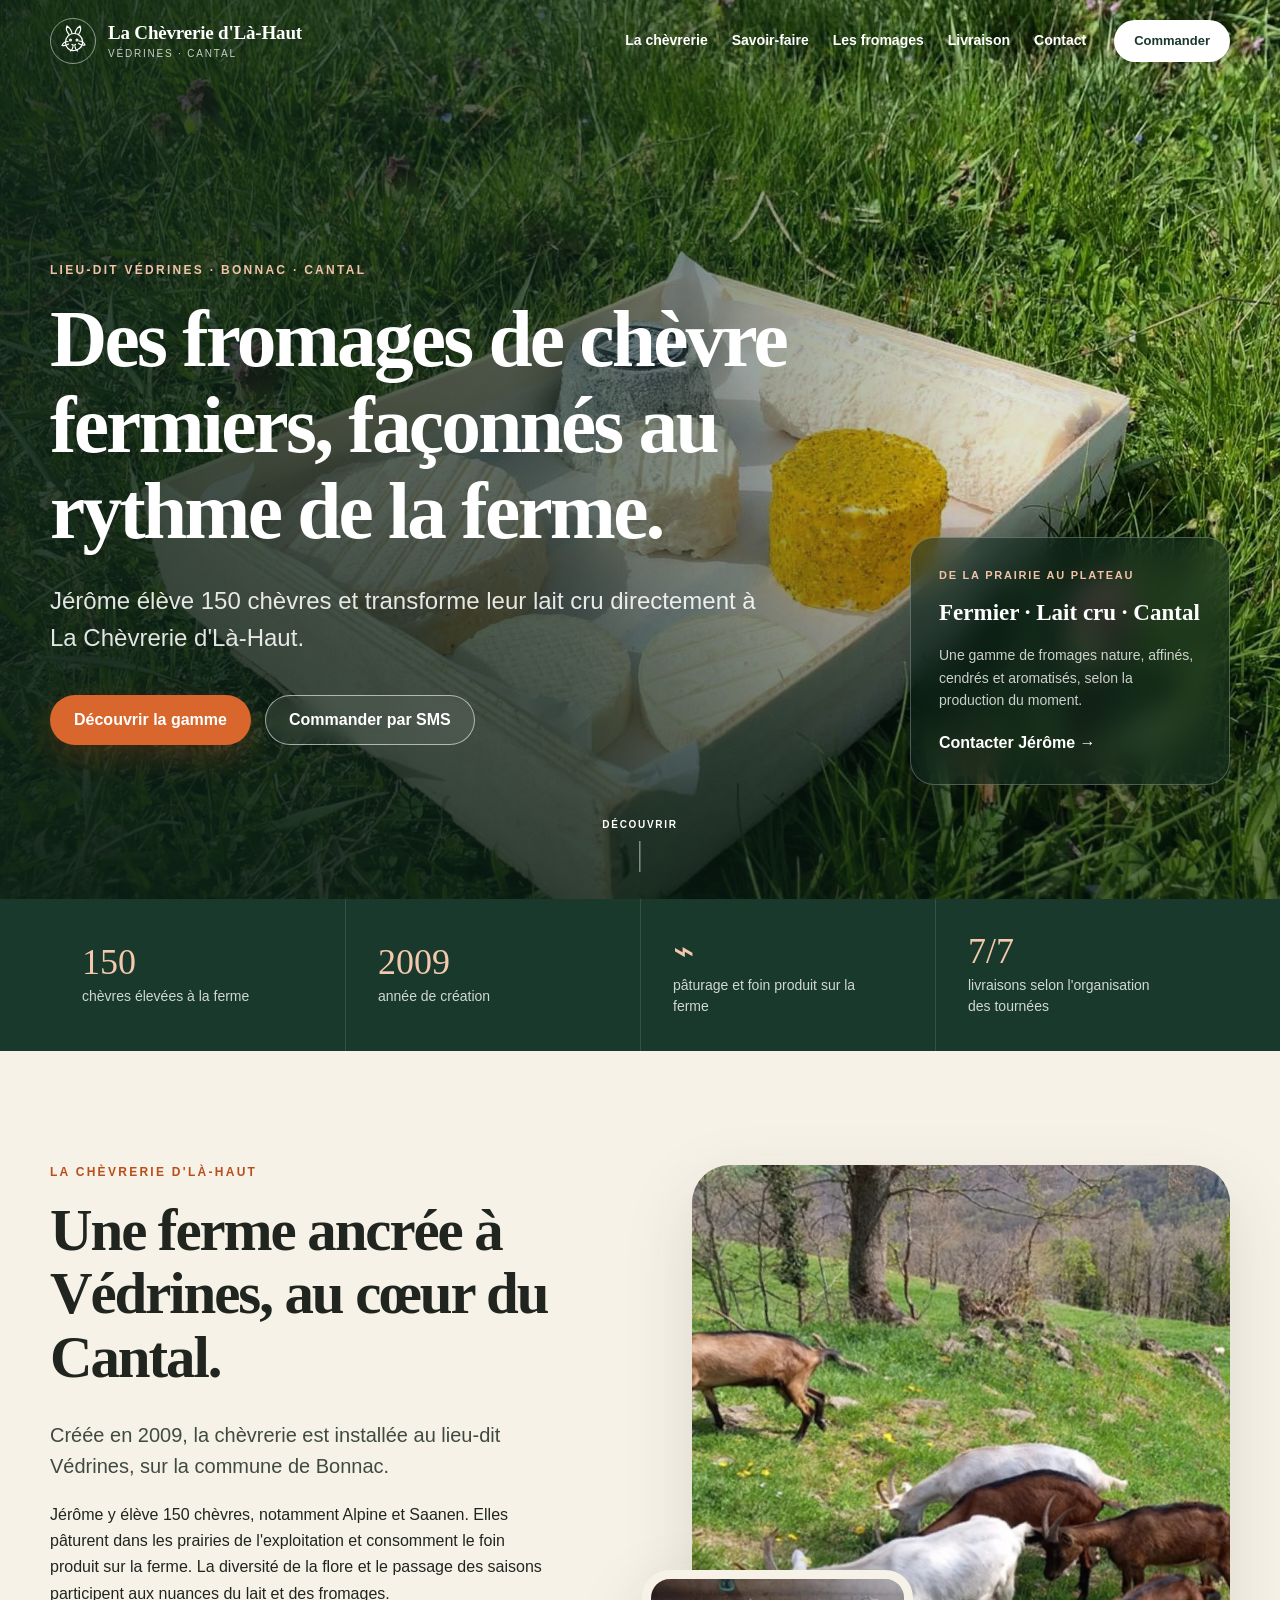
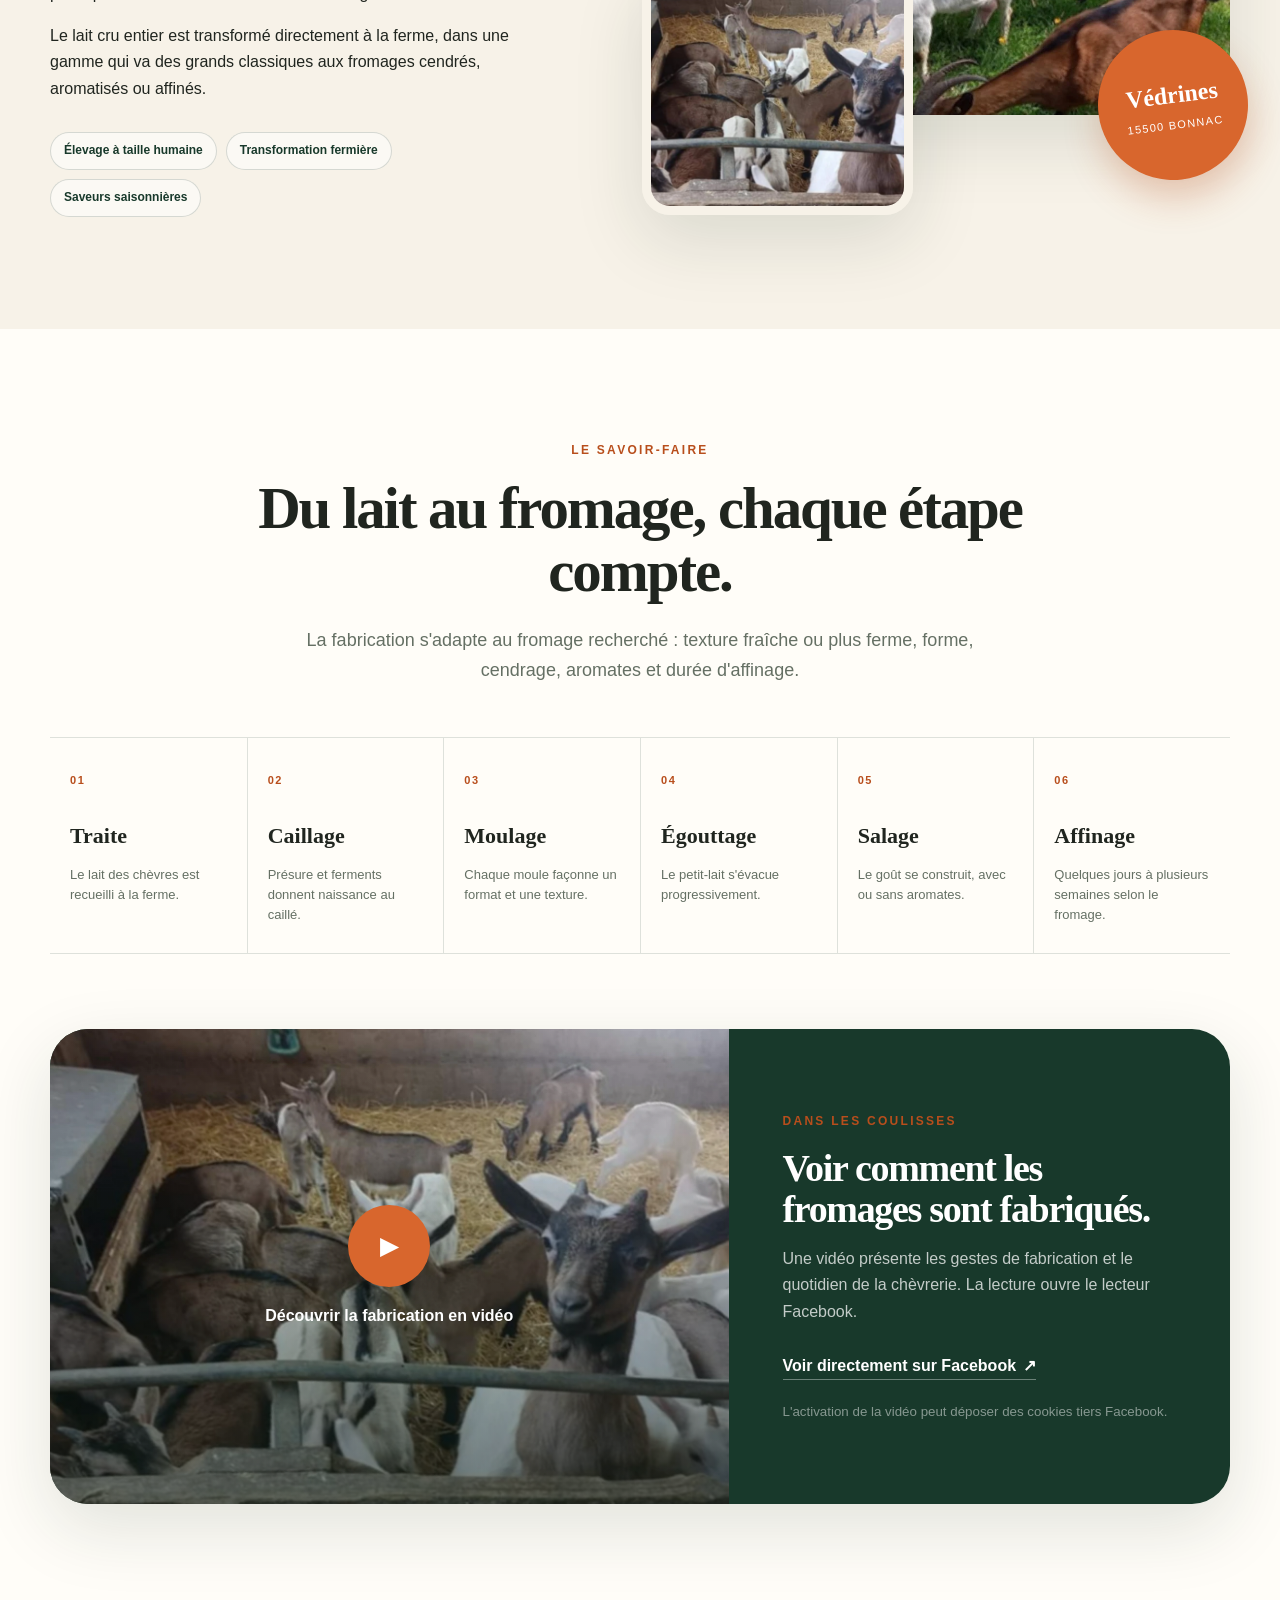
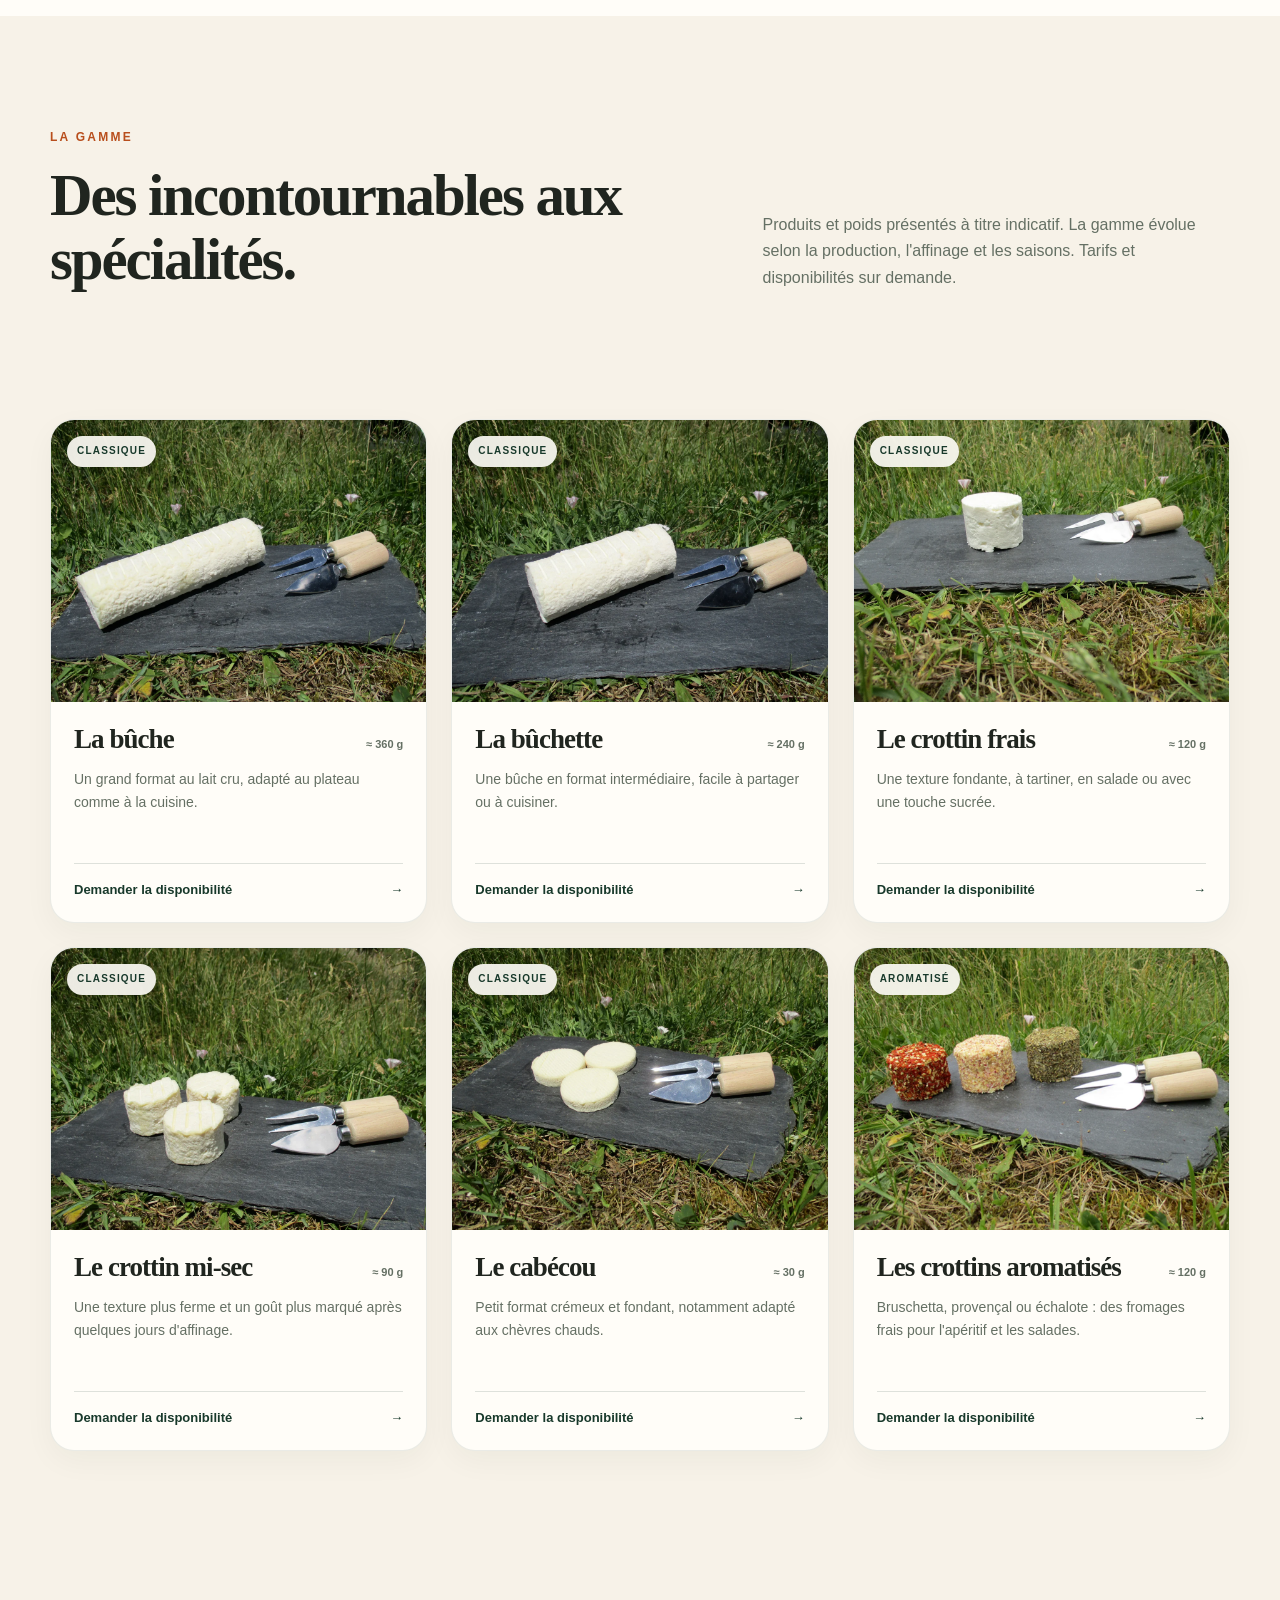
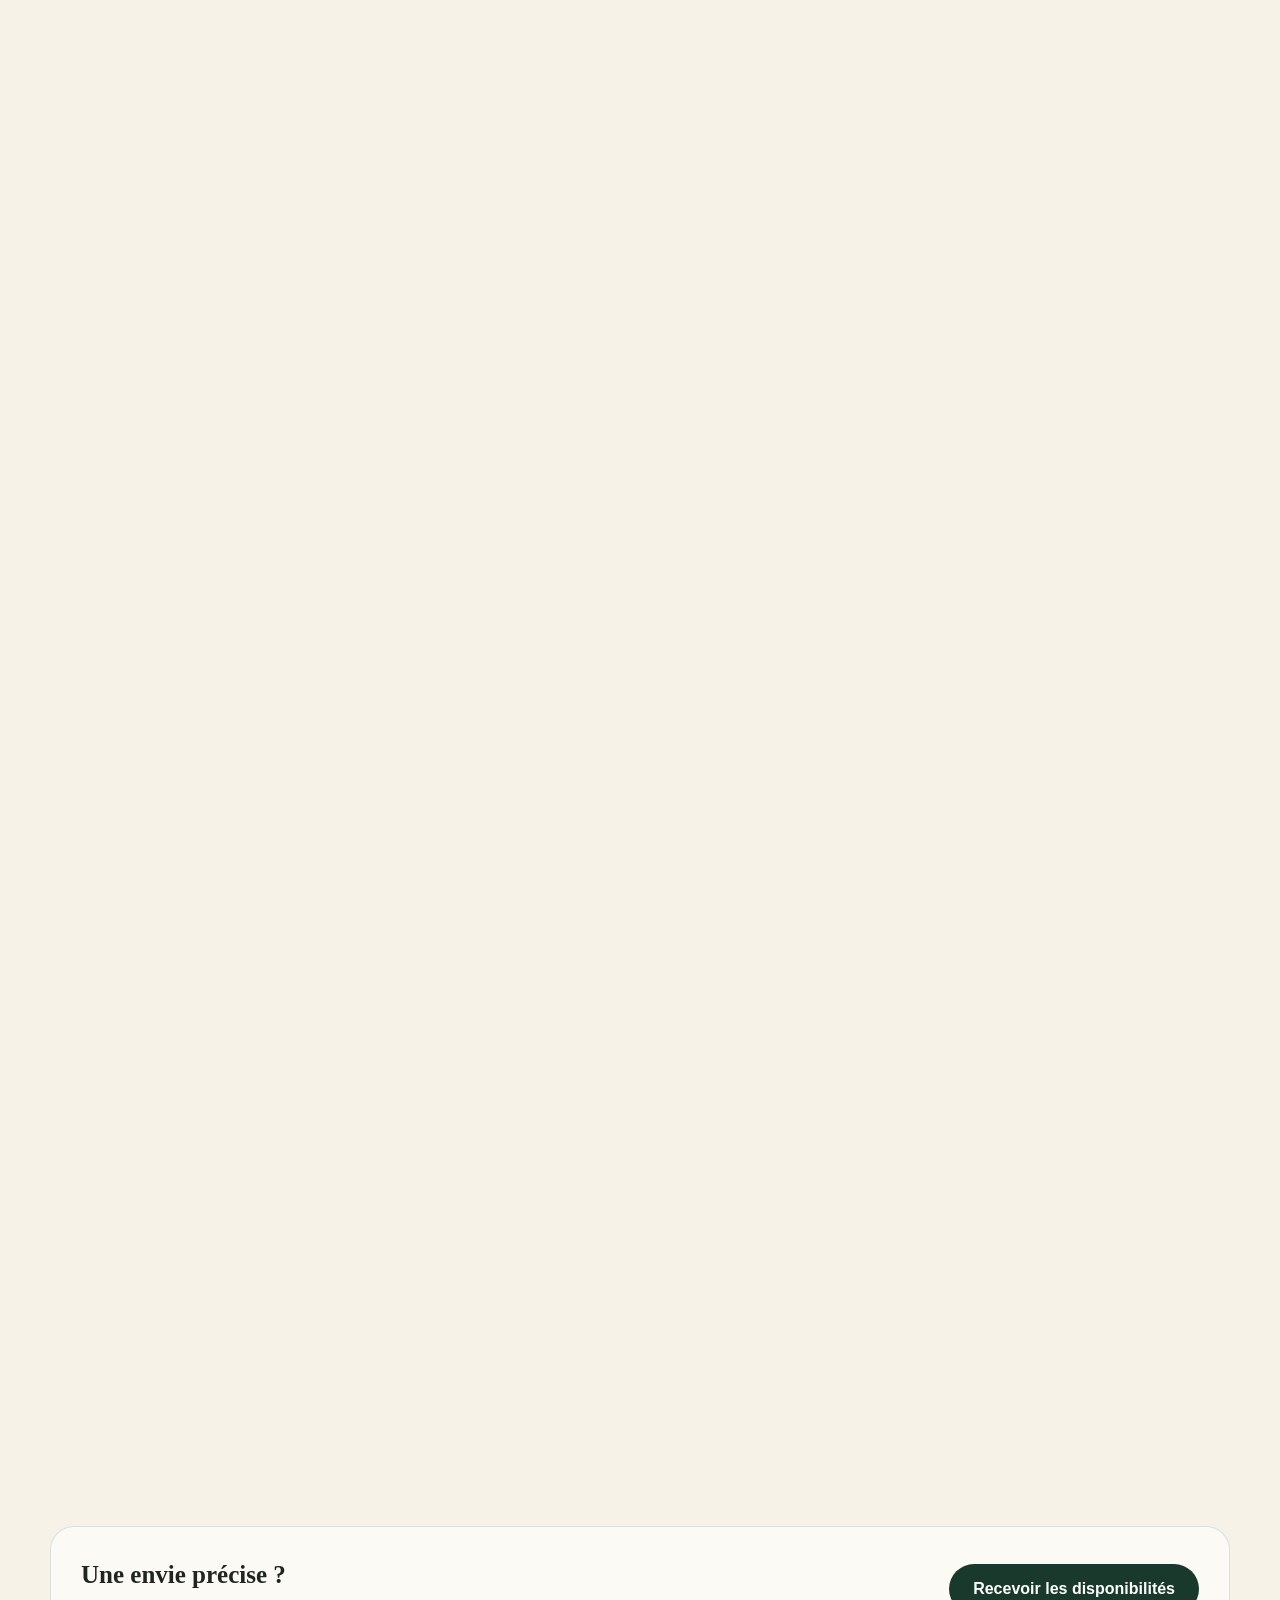
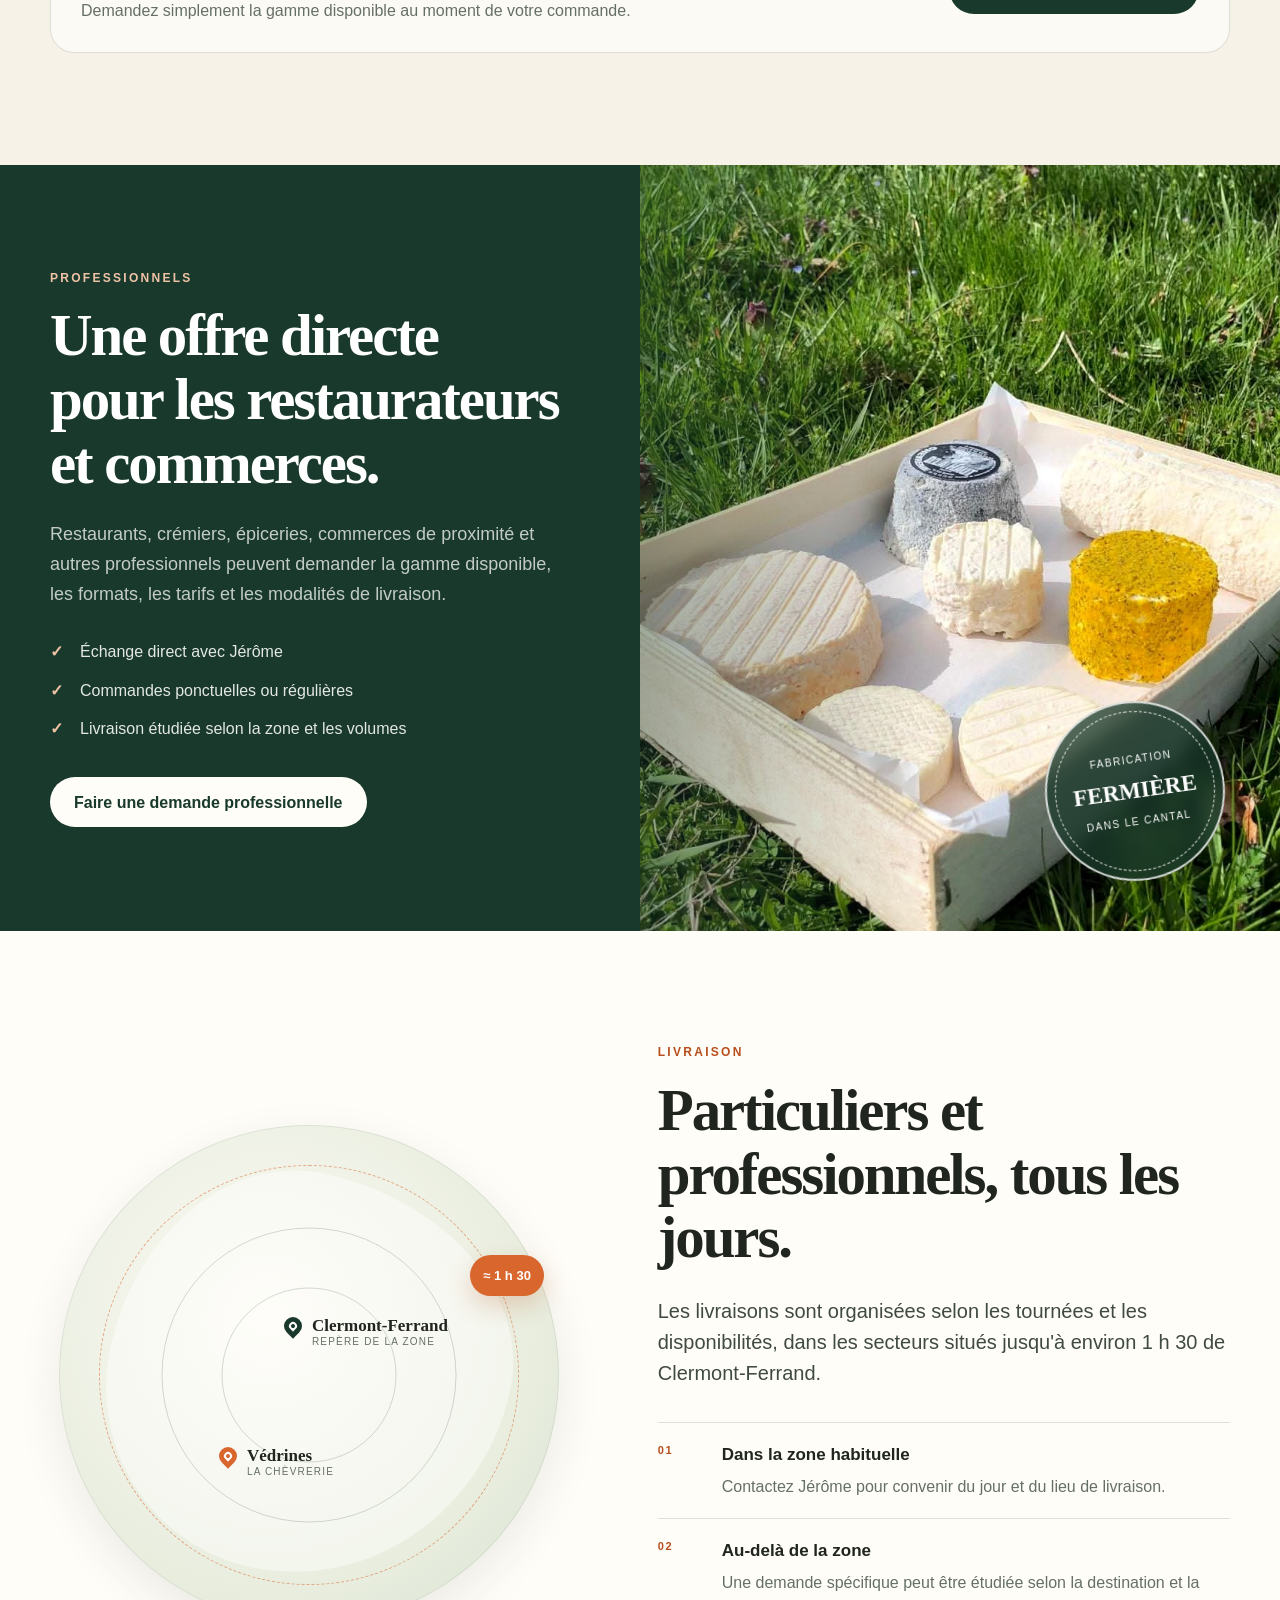
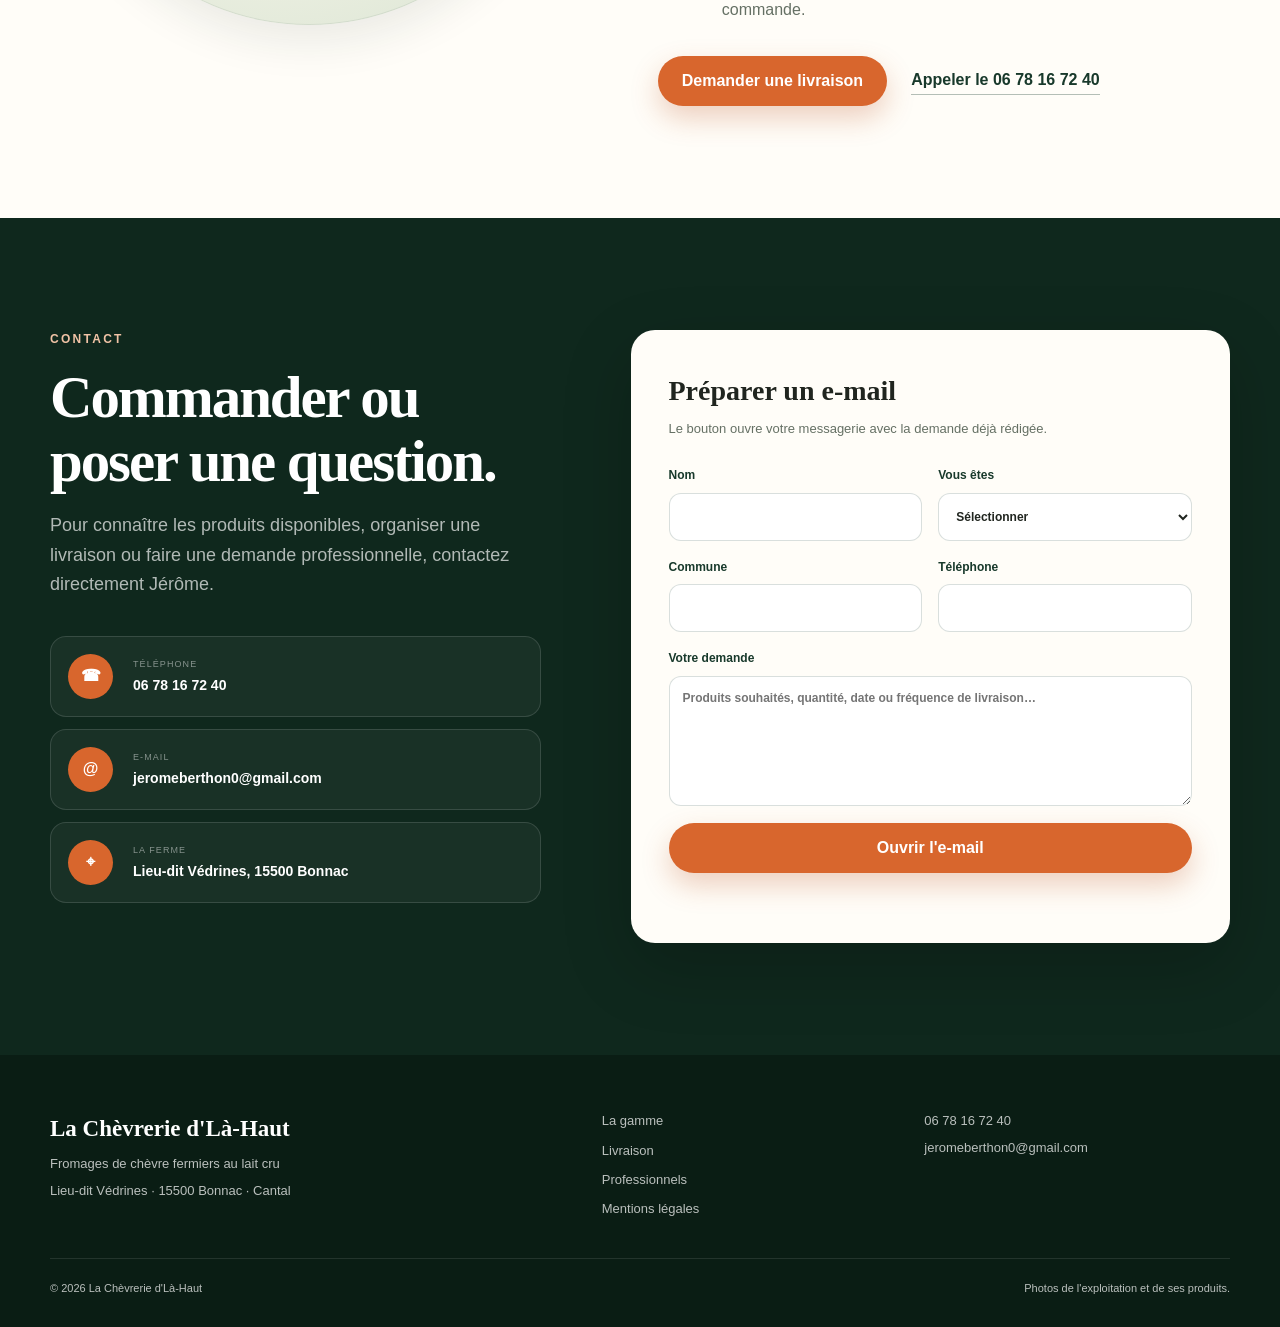
==== index.html @ 9350422b "Add files via upload Ajout du site de La Chèvrerie d'Là-Haut" ====
<!doctype html>
<html lang="fr">
<head>
  <meta charset="utf-8">
  <meta name="viewport" content="width=device-width, initial-scale=1">
  <meta name="theme-color" content="#18392b">
  <meta name="description" content="La Chèvrerie d'Là-Haut : fromages de chèvre fermiers au lait cru, fabriqués à Védrines, commune de Bonnac dans le Cantal. Livraison aux particuliers et professionnels.">
  <meta property="og:type" content="website">
  <meta property="og:locale" content="fr_FR">
  <meta property="og:title" content="La Chèvrerie d'Là-Haut — Fromages fermiers du Cantal">
  <meta property="og:description" content="150 chèvres, du pâturage, du foin produit à la ferme et une gamme de fromages fermiers au lait cru.">
  <meta property="og:image" content="assets/images/partage-social.jpg">
  <meta name="twitter:card" content="summary_large_image">
  <title>La Chèvrerie d'Là-Haut | Fromages de chèvre fermiers dans le Cantal</title>
  <link rel="icon" href="assets/favicon.svg" type="image/svg+xml">
  <link rel="preload" href="assets/images/hero-plateau.webp" as="image" type="image/webp">
  <link rel="stylesheet" href="assets/css/styles.css">
  <script type="application/ld+json">
  {
    "@context": "https://schema.org",
    "@type": "LocalBusiness",
    "name": "La Chèvrerie d'Là-Haut",
    "description": "Élevage de chèvres et fabrication de fromages fermiers au lait cru.",
    "telephone": "+33678167240",
    "email": "jeromeberthon0@gmail.com",
    "address": {
      "@type": "PostalAddress",
      "streetAddress": "Lieu-dit Védrines",
      "postalCode": "15500",
      "addressLocality": "Bonnac",
      "addressRegion": "Cantal",
      "addressCountry": "FR"
    },
    "areaServed": "Secteurs situés jusqu'à environ 1 h 30 de Clermont-Ferrand, au-delà sur demande",
    "image": "assets/images/partage-social.jpg"
  }
  </script>
</head>
<body>
  <a class="skip-link" href="#contenu">Aller au contenu</a>

  <header class="site-header" data-header>
    <div class="container header-inner">
      <a class="brand" href="#accueil" aria-label="Retour à l'accueil">
        <span class="brand-mark" aria-hidden="true">
          <svg viewBox="0 0 64 64" role="img">
            <path d="M17 35c0-10 7-18 17-18 9 0 16 6 17 15 1 8-4 15-12 18-6 2-13 1-17-3-3-3-5-7-5-12Z"/>
            <path d="M24 19c-6-7-6-13-4-17 6 4 9 9 10 15M43 19c5-7 5-13 3-17-6 4-9 9-10 15"/>
            <path d="M22 33c-6 0-10 3-12 8 5 1 9 0 13-3M44 32c6 0 10 3 12 8-5 1-9 0-13-3"/>
            <circle cx="27" cy="30" r="1.8"/><circle cx="40" cy="30" r="1.8"/>
            <path d="M30 39c2 2 5 2 7 0M32 43c0 4-2 7-5 9M36 43c0 4 2 7 5 9"/>
          </svg>
        </span>
        <span class="brand-copy">
          <strong>La Chèvrerie d'Là-Haut</strong>
          <small>Védrines · Cantal</small>
        </span>
      </a>

      <button class="menu-toggle" type="button" aria-label="Ouvrir le menu" aria-expanded="false" aria-controls="navigation" data-menu-toggle>
        <span></span><span></span><span></span>
      </button>

      <nav id="navigation" class="main-nav" aria-label="Navigation principale" data-menu>
        <a href="#chevrerie">La chèvrerie</a>
        <a href="#savoir-faire">Savoir-faire</a>
        <a href="#fromages">Les fromages</a>
        <a href="#livraison">Livraison</a>
        <a href="#contact">Contact</a>
      </nav>

      <a class="button button-small button-header" href="sms:+33678167240?body=Bonjour%20J%C3%A9r%C3%B4me%2C%20je%20souhaite%20conna%C3%AEtre%20les%20fromages%20disponibles.">
        Commander
      </a>
    </div>
  </header>

  <main id="contenu">
    <section id="accueil" class="hero" aria-labelledby="hero-title">
      <div class="hero-media" aria-hidden="true">
        <img src="assets/images/hero-plateau.webp" alt="" width="1920" height="1280">
      </div>
      <div class="hero-shade"></div>
      <div class="container hero-inner">
        <div class="hero-content" data-reveal>
          <p class="eyebrow eyebrow-light">Lieu-dit Védrines · Bonnac · Cantal</p>
          <h1 id="hero-title">Des fromages de chèvre fermiers, façonnés au rythme de la ferme.</h1>
          <p class="hero-lead">Jérôme élève 150 chèvres et transforme leur lait cru directement à La Chèvrerie d'Là-Haut.</p>
          <div class="hero-actions">
            <a class="button button-primary" href="#fromages">Découvrir la gamme</a>
            <a class="button button-ghost" href="sms:+33678167240?body=Bonjour%20J%C3%A9r%C3%B4me%2C%20je%20souhaite%20passer%20une%20commande.">Commander par SMS</a>
          </div>
        </div>

        <aside class="hero-card" aria-label="Informations principales" data-reveal>
          <span class="hero-card-kicker">De la prairie au plateau</span>
          <strong>Fermier · Lait cru · Cantal</strong>
          <p>Une gamme de fromages nature, affinés, cendrés et aromatisés, selon la production du moment.</p>
          <a href="#contact">Contacter Jérôme <span aria-hidden="true">→</span></a>
        </aside>
      </div>
      <a class="scroll-cue" href="#reperes" aria-label="Découvrir la suite">
        <span>Découvrir</span>
        <i aria-hidden="true"></i>
      </a>
    </section>

    <section id="reperes" class="key-facts" aria-label="Repères">
      <div class="container key-facts-grid">
        <article>
          <span class="fact-number">150</span>
          <p>chèvres élevées à la ferme</p>
        </article>
        <article>
          <span class="fact-number">2009</span>
          <p>année de création</p>
        </article>
        <article>
          <span class="fact-icon" aria-hidden="true">⌁</span>
          <p>pâturage et foin produit sur la ferme</p>
        </article>
        <article>
          <span class="fact-icon" aria-hidden="true">7/7</span>
          <p>livraisons selon l'organisation des tournées</p>
        </article>
      </div>
    </section>

    <section id="chevrerie" class="section section-about">
      <div class="container about-grid">
        <div class="about-copy" data-reveal>
          <p class="eyebrow">La Chèvrerie d'Là-Haut</p>
          <h2>Une ferme ancrée à Védrines, au cœur du Cantal.</h2>
          <p class="lead">Créée en 2009, la chèvrerie est installée au lieu-dit Védrines, sur la commune de Bonnac.</p>
          <p>Jérôme y élève 150 chèvres, notamment Alpine et Saanen. Elles pâturent dans les prairies de l'exploitation et consomment le foin produit sur la ferme. La diversité de la flore et le passage des saisons participent aux nuances du lait et des fromages.</p>
          <p>Le lait cru entier est transformé directement à la ferme, dans une gamme qui va des grands classiques aux fromages cendrés, aromatisés ou affinés.</p>
          <div class="about-points" aria-label="Engagements de la ferme">
            <span>Élevage à taille humaine</span>
            <span>Transformation fermière</span>
            <span>Saveurs saisonnières</span>
          </div>
        </div>

        <div class="about-visuals" data-reveal>
          <figure class="photo photo-main">
            <img src="assets/images/chevres-paturage.webp" alt="Les chèvres de la ferme au pâturage" width="1400" height="980" loading="lazy">
          </figure>
          <figure class="photo photo-secondary">
            <img src="assets/images/chevres-chevrerie.webp" alt="Les chèvres dans la chèvrerie" width="1400" height="980" loading="lazy">
          </figure>
          <div class="floating-note">
            <strong>Védrines</strong>
            <span>15500 Bonnac</span>
          </div>
        </div>
      </div>
    </section>

    <section id="savoir-faire" class="section section-process">
      <div class="container">
        <header class="section-heading centered" data-reveal>
          <p class="eyebrow">Le savoir-faire</p>
          <h2>Du lait au fromage, chaque étape compte.</h2>
          <p>La fabrication s'adapte au fromage recherché : texture fraîche ou plus ferme, forme, cendrage, aromates et durée d'affinage.</p>
        </header>

        <ol class="process-list" data-reveal>
          <li><span>01</span><strong>Traite</strong><p>Le lait des chèvres est recueilli à la ferme.</p></li>
          <li><span>02</span><strong>Caillage</strong><p>Présure et ferments donnent naissance au caillé.</p></li>
          <li><span>03</span><strong>Moulage</strong><p>Chaque moule façonne un format et une texture.</p></li>
          <li><span>04</span><strong>Égouttage</strong><p>Le petit-lait s'évacue progressivement.</p></li>
          <li><span>05</span><strong>Salage</strong><p>Le goût se construit, avec ou sans aromates.</p></li>
          <li><span>06</span><strong>Affinage</strong><p>Quelques jours à plusieurs semaines selon le fromage.</p></li>
        </ol>

        <div class="video-block" data-reveal>
          <div class="video-poster" data-video-container>
            <img src="assets/images/chevres-chevrerie.webp" alt="Aperçu de la vidéo sur la fabrication des fromages" width="1400" height="980" loading="lazy">
            <div class="video-overlay">
              <button class="play-button" type="button" data-load-video aria-label="Lire la vidéo de fabrication">
                <span aria-hidden="true">▶</span>
              </button>
              <p>Découvrir la fabrication en vidéo</p>
            </div>
          </div>
          <div class="video-copy">
            <p class="eyebrow">Dans les coulisses</p>
            <h3>Voir comment les fromages sont fabriqués.</h3>
            <p>Une vidéo présente les gestes de fabrication et le quotidien de la chèvrerie. La lecture ouvre le lecteur Facebook.</p>
            <a class="text-link" href="https://www.facebook.com/watch/?v=789081917559855" target="_blank" rel="noopener noreferrer">Voir directement sur Facebook <span aria-hidden="true">↗</span></a>
            <small>L'activation de la vidéo peut déposer des cookies tiers Facebook.</small>
          </div>
        </div>
      </div>
    </section>

    <section id="fromages" class="section section-products">
      <div class="container">
        <header class="section-heading split-heading" data-reveal>
          <div>
            <p class="eyebrow">La gamme</p>
            <h2>Des incontournables aux spécialités.</h2>
          </div>
          <p>Produits et poids présentés à titre indicatif. La gamme évolue selon la production, l'affinage et les saisons. Tarifs et disponibilités sur demande.</p>
        </header>

        <div class="product-filters" role="group" aria-label="Filtrer les fromages" data-reveal>
          <button class="filter-button is-active" type="button" data-filter="all" aria-pressed="true">Toute la gamme</button>
          <button class="filter-button" type="button" data-filter="classiques" aria-pressed="false">Les classiques</button>
          <button class="filter-button" type="button" data-filter="aromatises" aria-pressed="false">Les aromatisés</button>
          <button class="filter-button" type="button" data-filter="specialites" aria-pressed="false">Les spécialités</button>
        </div>

        <div class="product-grid" data-products>
          <article class="product-card" data-category="classiques" data-product="La bûche" data-reveal>
            <div class="product-image"><img src="assets/images/buche.webp" alt="Bûche de fromage de chèvre" width="1200" height="900" loading="lazy"><span>Classique</span></div>
            <div class="product-body"><div class="product-heading"><h3>La bûche</h3><small>≈ 360 g</small></div><p>Un grand format au lait cru, adapté au plateau comme à la cuisine.</p><button class="product-order" type="button">Demander la disponibilité <span aria-hidden="true">→</span></button></div>
          </article>

          <article class="product-card" data-category="classiques" data-product="La bûchette" data-reveal>
            <div class="product-image"><img src="assets/images/buchette.webp" alt="Bûchette de fromage de chèvre" width="1200" height="900" loading="lazy"><span>Classique</span></div>
            <div class="product-body"><div class="product-heading"><h3>La bûchette</h3><small>≈ 240 g</small></div><p>Une bûche en format intermédiaire, facile à partager ou à cuisiner.</p><button class="product-order" type="button">Demander la disponibilité <span aria-hidden="true">→</span></button></div>
          </article>

          <article class="product-card" data-category="classiques" data-product="Le crottin frais" data-reveal>
            <div class="product-image"><img src="assets/images/crottin-frais.webp" alt="Crottin frais de chèvre" width="1200" height="900" loading="lazy"><span>Classique</span></div>
            <div class="product-body"><div class="product-heading"><h3>Le crottin frais</h3><small>≈ 120 g</small></div><p>Une texture fondante, à tartiner, en salade ou avec une touche sucrée.</p><button class="product-order" type="button">Demander la disponibilité <span aria-hidden="true">→</span></button></div>
          </article>

          <article class="product-card" data-category="classiques" data-product="Le crottin mi-sec" data-reveal>
            <div class="product-image"><img src="assets/images/crottin-mi-sec.webp" alt="Crottins de chèvre mi-secs" width="1200" height="900" loading="lazy"><span>Classique</span></div>
            <div class="product-body"><div class="product-heading"><h3>Le crottin mi-sec</h3><small>≈ 90 g</small></div><p>Une texture plus ferme et un goût plus marqué après quelques jours d'affinage.</p><button class="product-order" type="button">Demander la disponibilité <span aria-hidden="true">→</span></button></div>
          </article>

          <article class="product-card" data-category="classiques" data-product="Le cabécou" data-reveal>
            <div class="product-image"><img src="assets/images/cabecou.webp" alt="Petits cabécous de chèvre" width="1200" height="900" loading="lazy"><span>Classique</span></div>
            <div class="product-body"><div class="product-heading"><h3>Le cabécou</h3><small>≈ 30 g</small></div><p>Petit format crémeux et fondant, notamment adapté aux chèvres chauds.</p><button class="product-order" type="button">Demander la disponibilité <span aria-hidden="true">→</span></button></div>
          </article>

          <article class="product-card" data-category="aromatises" data-product="Les crottins aromatisés" data-reveal>
            <div class="product-image"><img src="assets/images/crottins-aromatises.webp" alt="Crottins de chèvre aromatisés" width="1200" height="900" loading="lazy"><span>Aromatisé</span></div>
            <div class="product-body"><div class="product-heading"><h3>Les crottins aromatisés</h3><small>≈ 120 g</small></div><p>Bruschetta, provençal ou échalote : des fromages frais pour l'apéritif et les salades.</p><button class="product-order" type="button">Demander la disponibilité <span aria-hidden="true">→</span></button></div>
          </article>

          <article class="product-card" data-category="aromatises" data-product="Le crottin aux fleurs" data-reveal>
            <div class="product-image"><img src="assets/images/crottin-fleurs.webp" alt="Crottin de chèvre enrobé de fleurs" width="1200" height="900" loading="lazy"><span>Aromatisé</span></div>
            <div class="product-body"><div class="product-heading"><h3>Le crottin aux fleurs</h3><small>≈ 120 g</small></div><p>Un fromage frais enrobé d'un mélange de fleurs comestibles.</p><button class="product-order" type="button">Demander la disponibilité <span aria-hidden="true">→</span></button></div>
          </article>

          <article class="product-card" data-category="aromatises" data-product="L'Espelette" data-reveal>
            <div class="product-image"><img src="assets/images/espelette.webp" alt="Fromage de chèvre au piment d'Espelette" width="1200" height="900" loading="lazy"><span>Aromatisé</span></div>
            <div class="product-body"><div class="product-heading"><h3>L'Espelette</h3><small>≈ 120 g</small></div><p>Une note de piment d'Espelette, pensée notamment pour les toasts apéritifs.</p><button class="product-order" type="button">Demander la disponibilité <span aria-hidden="true">→</span></button></div>
          </article>

          <article class="product-card" data-category="specialites" data-product="Le pavé cendré" data-reveal>
            <div class="product-image"><img src="assets/images/pave-cendre.webp" alt="Pavé de fromage de chèvre cendré" width="1200" height="900" loading="lazy"><span>Spécialité</span></div>
            <div class="product-body"><div class="product-heading"><h3>Le pavé cendré</h3><small>≈ 120 g</small></div><p>Un fromage cendré à la texture fondante, à déguster ou à tartiner.</p><button class="product-order" type="button">Demander la disponibilité <span aria-hidden="true">→</span></button></div>
          </article>

          <article class="product-card" data-category="specialites" data-product="La pyramide cendrée" data-reveal>
            <div class="product-image"><img src="assets/images/pyramide-cendree.webp" alt="Pyramide de fromage de chèvre cendrée" width="1200" height="900" loading="lazy"><span>Spécialité</span></div>
            <div class="product-body"><div class="product-heading"><h3>La pyramide cendrée</h3><small>≈ 290 g</small></div><p>Un format généreux, fondant et plus prononcé après affinage.</p><button class="product-order" type="button">Demander la disponibilité <span aria-hidden="true">→</span></button></div>
          </article>

          <article class="product-card" data-category="specialites" data-product="Le palet" data-reveal>
            <div class="product-image"><img src="assets/images/palet.webp" alt="Palet de fromage de chèvre à pâte molle" width="1200" height="900" loading="lazy"><span>Spécialité</span></div>
            <div class="product-body"><div class="product-heading"><h3>Le palet</h3><small>≈ 140 g</small></div><p>Une pâte molle à la texture différente des fromages lactiques traditionnels.</p><button class="product-order" type="button">Demander la disponibilité <span aria-hidden="true">→</span></button></div>
          </article>

          <article class="product-card" data-category="specialites" data-product="Le fromage affiné en saumure" data-reveal>
            <div class="product-image"><img src="assets/images/fromage-saumure.webp" alt="Fromage de chèvre affiné en saumure" width="1200" height="900" loading="lazy"><span>Spécialité</span></div>
            <div class="product-body"><div class="product-heading"><h3>Le fromage affiné en saumure</h3><small>Affinage ≈ 2 mois</small></div><p>Un grand format à la texture fondante et au goût affirmé, pratique en cuisine.</p><button class="product-order" type="button">Demander la disponibilité <span aria-hidden="true">→</span></button></div>
          </article>

          <article class="product-card" data-category="specialites" data-product="La tomme aux fleurs" data-reveal>
            <div class="product-image"><img src="assets/images/tomme-fleurs.webp" alt="Tomme de chèvre enrobée de fleurs" width="1200" height="900" loading="lazy"><span>Spécialité</span></div>
            <div class="product-body"><div class="product-heading"><h3>La tomme aux fleurs</h3><small>Affinage ≈ 1 mois</small></div><p>Une pâte pressée enrobée de fleurs, adaptée aux grands plateaux et repas festifs.</p><button class="product-order" type="button">Demander la disponibilité <span aria-hidden="true">→</span></button></div>
          </article>
        </div>

        <div class="catalogue-note" data-reveal>
          <div>
            <strong>Une envie précise ?</strong>
            <p>Demandez simplement la gamme disponible au moment de votre commande.</p>
          </div>
          <a class="button button-dark" href="sms:+33678167240?body=Bonjour%20J%C3%A9r%C3%B4me%2C%20pouvez-vous%20m'indiquer%20les%20fromages%20disponibles%20actuellement%20%3F">Recevoir les disponibilités</a>
        </div>
      </div>
    </section>

    <section id="professionnels" class="section section-pro">
      <div class="container pro-grid">
        <div class="pro-copy" data-reveal>
          <p class="eyebrow eyebrow-light">Professionnels</p>
          <h2>Une offre directe pour les restaurateurs et commerces.</h2>
          <p>Restaurants, crémiers, épiceries, commerces de proximité et autres professionnels peuvent demander la gamme disponible, les formats, les tarifs et les modalités de livraison.</p>
          <ul class="check-list">
            <li>Échange direct avec Jérôme</li>
            <li>Commandes ponctuelles ou régulières</li>
            <li>Livraison étudiée selon la zone et les volumes</li>
          </ul>
          <a class="button button-light" href="mailto:jeromeberthon0@gmail.com?subject=Demande%20professionnelle%20-%20La%20Ch%C3%A8vrerie%20d'L%C3%A0-Haut&body=Bonjour%20J%C3%A9r%C3%B4me%2C%0A%0ANom%20de%20l'%C3%A9tablissement%20%3A%0ACommune%20%3A%0AProduits%20recherch%C3%A9s%20%3A%0AFr%C3%A9quence%20/%20volumes%20estim%C3%A9s%20%3A%0A%0AMerci.">Faire une demande professionnelle</a>
        </div>
        <div class="pro-visual" data-reveal>
          <img src="assets/images/hero-plateau.webp" alt="Plateau de fromages de La Chèvrerie d'Là-Haut" width="1920" height="1280" loading="lazy">
          <div class="pro-seal">
            <span>Fabrication</span>
            <strong>FERMIÈRE</strong>
            <span>dans le Cantal</span>
          </div>
        </div>
      </div>
    </section>

    <section id="livraison" class="section section-delivery">
      <div class="container delivery-grid">
        <div class="delivery-visual" aria-hidden="true" data-reveal>
          <div class="radius-map">
            <span class="radius-ring ring-one"></span>
            <span class="radius-ring ring-two"></span>
            <span class="radius-ring ring-three"></span>
            <div class="map-pin pin-clermont"><i></i><strong>Clermont-Ferrand</strong><small>repère de la zone</small></div>
            <div class="map-pin pin-farm"><i></i><strong>Védrines</strong><small>La chèvrerie</small></div>
            <div class="radius-label">≈ 1 h 30</div>
          </div>
        </div>

        <div class="delivery-copy" data-reveal>
          <p class="eyebrow">Livraison</p>
          <h2>Particuliers et professionnels, tous les jours.</h2>
          <p class="lead">Les livraisons sont organisées selon les tournées et les disponibilités, dans les secteurs situés jusqu'à environ 1 h 30 de Clermont-Ferrand.</p>
          <div class="delivery-options">
            <article><span>01</span><div><strong>Dans la zone habituelle</strong><p>Contactez Jérôme pour convenir du jour et du lieu de livraison.</p></div></article>
            <article><span>02</span><div><strong>Au-delà de la zone</strong><p>Une demande spécifique peut être étudiée selon la destination et la commande.</p></div></article>
          </div>
          <div class="delivery-actions">
            <a class="button button-primary" href="sms:+33678167240?body=Bonjour%20J%C3%A9r%C3%B4me%2C%20je%20souhaite%20savoir%20si%20une%20livraison%20est%20possible%20%C3%A0%20%5Bcommune%5D.">Demander une livraison</a>
            <a class="text-link" href="tel:+33678167240">Appeler le 06 78 16 72 40</a>
          </div>
        </div>
      </div>
    </section>

    <section id="contact" class="section section-contact">
      <div class="container contact-grid">
        <div class="contact-details" data-reveal>
          <p class="eyebrow eyebrow-light">Contact</p>
          <h2>Commander ou poser une question.</h2>
          <p>Pour connaître les produits disponibles, organiser une livraison ou faire une demande professionnelle, contactez directement Jérôme.</p>

          <div class="contact-cards">
            <a href="tel:+33678167240">
              <span aria-hidden="true">☎</span>
              <div><small>Téléphone</small><strong>06 78 16 72 40</strong></div>
            </a>
            <a href="mailto:jeromeberthon0@gmail.com">
              <span aria-hidden="true">@</span>
              <div><small>E-mail</small><strong>jeromeberthon0@gmail.com</strong></div>
            </a>
            <a href="https://www.google.com/maps/search/?api=1&amp;query=Lieu-dit+V%C3%A9drines+15500+Bonnac" target="_blank" rel="noopener noreferrer">
              <span aria-hidden="true">⌖</span>
              <div><small>La ferme</small><strong>Lieu-dit Védrines, 15500 Bonnac</strong></div>
            </a>
          </div>
        </div>

        <form class="contact-form" data-contact-form data-reveal>
          <div class="form-heading">
            <strong>Préparer un e-mail</strong>
            <p>Le bouton ouvre votre messagerie avec la demande déjà rédigée.</p>
          </div>
          <div class="form-row">
            <label>Nom
              <input type="text" name="name" autocomplete="name" required>
            </label>
            <label>Vous êtes
              <select name="profile" required>
                <option value="">Sélectionner</option>
                <option>Particulier</option>
                <option>Professionnel</option>
              </select>
            </label>
          </div>
          <div class="form-row">
            <label>Commune
              <input type="text" name="city" autocomplete="address-level2">
            </label>
            <label>Téléphone
              <input type="tel" name="phone" autocomplete="tel">
            </label>
          </div>
          <label>Votre demande
            <textarea name="message" rows="5" placeholder="Produits souhaités, quantité, date ou fréquence de livraison…" required></textarea>
          </label>
          <button class="button button-primary button-full" type="submit">Ouvrir l'e-mail</button>
          <p class="form-status" role="status" aria-live="polite" data-form-status></p>
        </form>
      </div>
    </section>
  </main>

  <footer class="site-footer">
    <div class="container footer-grid">
      <div class="footer-brand">
        <strong>La Chèvrerie d'Là-Haut</strong>
        <span>Fromages de chèvre fermiers au lait cru</span>
        <span>Lieu-dit Védrines · 15500 Bonnac · Cantal</span>
      </div>
      <div class="footer-links">
        <a href="#fromages">La gamme</a>
        <a href="#livraison">Livraison</a>
        <a href="#professionnels">Professionnels</a>
        <a href="mentions-legales.html">Mentions légales</a>
      </div>
      <div class="footer-contact">
        <a href="tel:+33678167240">06 78 16 72 40</a>
        <a href="mailto:jeromeberthon0@gmail.com">jeromeberthon0@gmail.com</a>
      </div>
    </div>
    <div class="container footer-bottom">
      <span>© <span data-year></span> La Chèvrerie d'Là-Haut</span>
      <span>Photos de l'exploitation et de ses produits.</span>
    </div>
  </footer>

  <div class="mobile-actions" aria-label="Actions rapides">
    <a href="tel:+33678167240">Appeler</a>
    <a href="sms:+33678167240?body=Bonjour%20J%C3%A9r%C3%B4me%2C%20je%20souhaite%20passer%20une%20commande.">Commander</a>
  </div>

  <script src="assets/js/site.js" defer></script>
</body>
</html>
---- assets/css/styles.css ----
:root {
  --forest: #18392b;
  --forest-deep: #0f281d;
  --forest-soft: #315c45;
  --sage: #9cae91;
  --sage-pale: #dfe7d9;
  --cream: #f7f2e8;
  --cream-deep: #eee6d7;
  --white: #fffdf8;
  --orange: #d8662d;
  --orange-dark: #b84e1c;
  --ink: #20251f;
  --muted: #657064;
  --line: rgba(24, 57, 43, 0.14);
  --shadow: 0 24px 70px rgba(25, 45, 34, 0.13);
  --shadow-soft: 0 16px 45px rgba(25, 45, 34, 0.09);
  --radius-sm: 14px;
  --radius: 24px;
  --radius-lg: 38px;
  --container: 1180px;
  --header-height: 82px;
  --font-sans: Inter, ui-sans-serif, -apple-system, BlinkMacSystemFont, "Segoe UI", sans-serif;
  --font-serif: Georgia, "Times New Roman", serif;
}

* { box-sizing: border-box; }
html { scroll-behavior: smooth; scroll-padding-top: calc(var(--header-height) + 20px); }
body {
  margin: 0;
  color: var(--ink);
  background: var(--white);
  font-family: var(--font-sans);
  font-size: 16px;
  line-height: 1.65;
  text-rendering: optimizeLegibility;
  -webkit-font-smoothing: antialiased;
}
body.menu-open { overflow: hidden; }
img { display: block; max-width: 100%; }
a { color: inherit; text-decoration: none; }
button, input, select, textarea { font: inherit; }
button { color: inherit; }
::selection { background: var(--orange); color: #fff; }

.container { width: min(calc(100% - 40px), var(--container)); margin-inline: auto; }
.section { padding: 112px 0; }

.skip-link {
  position: fixed; left: 16px; top: -80px; z-index: 9999;
  background: var(--ink); color: #fff; padding: 12px 18px; border-radius: 10px;
  transition: top .2s ease;
}
.skip-link:focus { top: 12px; }

.site-header {
  position: fixed; inset: 0 0 auto; z-index: 1000;
  height: var(--header-height);
  color: #fff;
  transition: background .25s ease, box-shadow .25s ease, color .25s ease, backdrop-filter .25s ease;
}
.site-header.is-scrolled {
  color: var(--ink);
  background: rgba(255, 253, 248, .94);
  box-shadow: 0 10px 34px rgba(20, 42, 31, .09);
  backdrop-filter: blur(14px);
}
.header-inner { height: 100%; display: flex; align-items: center; gap: 28px; }
.brand { display: inline-flex; align-items: center; gap: 12px; min-width: 270px; }
.brand-mark {
  width: 46px; height: 46px; display: grid; place-items: center;
  border: 1px solid rgba(255,255,255,.5); border-radius: 50%;
  transition: background .25s ease, border-color .25s ease;
}
.brand-mark svg { width: 32px; height: 32px; fill: none; stroke: currentColor; stroke-width: 2.4; stroke-linecap: round; stroke-linejoin: round; }
.brand-copy { display: flex; flex-direction: column; line-height: 1.15; }
.brand-copy strong { font-family: var(--font-serif); font-size: 19px; letter-spacing: -.01em; }
.brand-copy small { margin-top: 4px; font-size: 10px; text-transform: uppercase; letter-spacing: .18em; opacity: .76; }
.site-header.is-scrolled .brand-mark { background: var(--cream); border-color: var(--line); }

.main-nav { margin-left: auto; display: flex; align-items: center; gap: 24px; }
.main-nav a { position: relative; font-size: 14px; font-weight: 650; }
.main-nav a::after { content: ""; position: absolute; left: 0; right: 100%; bottom: -7px; height: 2px; background: var(--orange); transition: right .2s ease; }
.main-nav a:hover::after, .main-nav a:focus-visible::after { right: 0; }

.menu-toggle { display: none; border: 0; background: transparent; padding: 8px; cursor: pointer; }
.menu-toggle span { display: block; width: 25px; height: 2px; margin: 5px 0; background: currentColor; transition: transform .2s ease, opacity .2s ease; }
.menu-toggle[aria-expanded="true"] span:nth-child(1) { transform: translateY(7px) rotate(45deg); }
.menu-toggle[aria-expanded="true"] span:nth-child(2) { opacity: 0; }
.menu-toggle[aria-expanded="true"] span:nth-child(3) { transform: translateY(-7px) rotate(-45deg); }

.button {
  display: inline-flex; align-items: center; justify-content: center; gap: 9px;
  min-height: 50px; padding: 0 23px; border: 1px solid transparent; border-radius: 999px;
  font-weight: 750; line-height: 1.1; cursor: pointer;
  transition: transform .18s ease, background .18s ease, color .18s ease, border-color .18s ease, box-shadow .18s ease;
}
.button:hover { transform: translateY(-2px); }
.button:focus-visible, .filter-button:focus-visible, .product-order:focus-visible, .play-button:focus-visible, input:focus-visible, select:focus-visible, textarea:focus-visible, a:focus-visible {
  outline: 3px solid rgba(216, 102, 45, .38); outline-offset: 3px;
}
.button-primary { background: var(--orange); color: #fff; box-shadow: 0 12px 28px rgba(184, 78, 28, .26); }
.button-primary:hover { background: var(--orange-dark); }
.button-dark { background: var(--forest); color: #fff; }
.button-dark:hover { background: var(--forest-deep); }
.button-light { background: var(--white); color: var(--forest); }
.button-light:hover { background: var(--cream); }
.button-ghost { color: #fff; border-color: rgba(255,255,255,.58); background: rgba(255,255,255,.07); backdrop-filter: blur(8px); }
.button-ghost:hover { background: #fff; color: var(--forest); }
.button-small { min-height: 42px; padding-inline: 19px; font-size: 13px; }
.button-header { background: #fff; color: var(--forest); }
.site-header.is-scrolled .button-header { background: var(--forest); color: #fff; }
.button-full { width: 100%; }
.text-link { display: inline-flex; align-items: center; gap: 7px; font-weight: 750; color: var(--forest); border-bottom: 1px solid rgba(24,57,43,.32); }
.text-link:hover { color: var(--orange-dark); border-color: var(--orange-dark); }

.eyebrow { margin: 0 0 16px; color: var(--orange-dark); font-size: 12px; font-weight: 850; letter-spacing: .19em; text-transform: uppercase; }
.eyebrow-light { color: #f1c3a6; }
h1, h2, h3 { margin: 0; font-family: var(--font-serif); font-weight: 600; line-height: 1.08; letter-spacing: -.035em; }
h1 { max-width: 860px; font-size: clamp(48px, 6.2vw, 88px); }
h2 { font-size: clamp(38px, 4.6vw, 62px); }
h3 { font-size: 27px; }
.lead { font-size: 20px; line-height: 1.55; color: #3f4a40; }

.hero { position: relative; min-height: 820px; height: min(920px, 100svh); color: #fff; overflow: hidden; background: var(--forest-deep); }
.hero-media, .hero-shade { position: absolute; inset: 0; }
.hero-media img { width: 100%; height: 100%; object-fit: cover; object-position: center 56%; transform: scale(1.015); }
.hero-shade { background: linear-gradient(90deg, rgba(11,31,22,.86) 0%, rgba(11,31,22,.63) 45%, rgba(11,31,22,.13) 78%), linear-gradient(0deg, rgba(5,20,13,.56), transparent 45%); }
.hero-inner { position: relative; height: 100%; display: grid; grid-template-columns: minmax(0, 1fr) 320px; align-items: center; gap: 56px; padding-top: var(--header-height); }
.hero-content { padding-top: 24px; }
.hero-lead { max-width: 710px; margin: 28px 0 0; font-size: clamp(19px, 2vw, 24px); line-height: 1.55; color: rgba(255,255,255,.88); }
.hero-actions { display: flex; flex-wrap: wrap; gap: 14px; margin-top: 38px; }
.hero-card { align-self: end; margin-bottom: 115px; padding: 28px; border: 1px solid rgba(255,255,255,.25); border-radius: var(--radius); background: rgba(15,40,29,.52); box-shadow: 0 24px 70px rgba(0,0,0,.18); backdrop-filter: blur(15px); }
.hero-card-kicker { display: block; margin-bottom: 9px; color: #f1c3a6; font-size: 11px; font-weight: 850; text-transform: uppercase; letter-spacing: .16em; }
.hero-card strong { display: block; font-family: var(--font-serif); font-size: 23px; }
.hero-card p { margin: 13px 0 18px; color: rgba(255,255,255,.78); font-size: 14px; line-height: 1.6; }
.hero-card a { font-weight: 800; }
.scroll-cue { position: absolute; z-index: 2; left: 50%; bottom: 28px; display: flex; flex-direction: column; align-items: center; gap: 8px; transform: translateX(-50%); font-size: 10px; font-weight: 750; letter-spacing: .17em; text-transform: uppercase; }
.scroll-cue i { display: block; width: 1px; height: 31px; background: rgba(255,255,255,.68); animation: scrollPulse 1.8s ease-in-out infinite; transform-origin: top; }
@keyframes scrollPulse { 0%,100% { transform: scaleY(.45); opacity: .45; } 50% { transform: scaleY(1); opacity: 1; } }

.key-facts { position: relative; z-index: 3; margin-top: -1px; background: var(--forest); color: #fff; }
.key-facts-grid { display: grid; grid-template-columns: repeat(4, 1fr); }
.key-facts article { min-height: 152px; display: flex; flex-direction: column; justify-content: center; padding: 30px 32px; border-left: 1px solid rgba(255,255,255,.12); }
.key-facts article:first-child { border-left: 0; }
.fact-number, .fact-icon { display: block; margin-bottom: 6px; color: #f3c8ad; font-family: var(--font-serif); font-size: 36px; line-height: 1; }
.key-facts p { margin: 0; max-width: 200px; color: rgba(255,255,255,.8); font-size: 14px; line-height: 1.5; }

.section-about { background: var(--cream); overflow: hidden; }
.about-grid { display: grid; grid-template-columns: .92fr 1.08fr; align-items: center; gap: 92px; }
.about-copy h2 { max-width: 560px; }
.about-copy > p:not(.eyebrow) { max-width: 590px; }
.about-copy .lead { margin-top: 30px; }
.about-points { display: flex; flex-wrap: wrap; gap: 9px; margin-top: 30px; }
.about-points span { padding: 8px 13px; border: 1px solid rgba(24,57,43,.17); border-radius: 999px; color: var(--forest); background: rgba(255,255,255,.52); font-size: 12px; font-weight: 750; }
.about-visuals { position: relative; min-height: 650px; }
.photo { position: absolute; margin: 0; overflow: hidden; border-radius: var(--radius-lg); box-shadow: var(--shadow); }
.photo img { width: 100%; height: 100%; object-fit: cover; }
.photo-main { inset: 0 0 100px 50px; }
.photo-secondary { left: 0; bottom: 0; width: 46%; height: 245px; border: 9px solid var(--cream); border-radius: 28px; }
.floating-note { position: absolute; right: -18px; bottom: 35px; width: 150px; height: 150px; display: flex; flex-direction: column; align-items: center; justify-content: center; border-radius: 50%; color: #fff; background: var(--orange); box-shadow: 0 18px 36px rgba(184,78,28,.28); transform: rotate(-7deg); }
.floating-note strong { font-family: var(--font-serif); font-size: 24px; }
.floating-note span { font-size: 11px; letter-spacing: .12em; text-transform: uppercase; }

.section-process { background: var(--white); }
.section-heading { max-width: 810px; margin-bottom: 52px; }
.section-heading.centered { margin-inline: auto; text-align: center; }
.section-heading > p:last-child { margin: 22px auto 0; max-width: 690px; color: var(--muted); font-size: 18px; }
.split-heading { max-width: none; display: grid; grid-template-columns: 1.15fr .85fr; align-items: end; gap: 80px; }
.split-heading > p:last-child { margin: 0; font-size: 16px; }
.process-list { list-style: none; margin: 0; padding: 0; display: grid; grid-template-columns: repeat(6, 1fr); border-top: 1px solid var(--line); border-bottom: 1px solid var(--line); }
.process-list li { min-height: 215px; padding: 28px 20px; border-left: 1px solid var(--line); }
.process-list li:first-child { border-left: 0; }
.process-list span { color: var(--orange-dark); font-size: 11px; font-weight: 850; letter-spacing: .14em; }
.process-list strong { display: block; margin-top: 25px; font-family: var(--font-serif); font-size: 22px; }
.process-list p { margin: 11px 0 0; color: var(--muted); font-size: 13px; line-height: 1.55; }
.video-block { margin-top: 75px; display: grid; grid-template-columns: 1.15fr .85fr; align-items: stretch; overflow: hidden; border-radius: var(--radius-lg); background: var(--forest); color: #fff; box-shadow: var(--shadow); }
.video-poster { position: relative; min-height: 470px; overflow: hidden; background: var(--forest-deep); }
.video-poster > img, .video-poster iframe { width: 100%; height: 100%; object-fit: cover; border: 0; }
.video-poster iframe { position: absolute; inset: 0; }
.video-poster::after { content: ""; position: absolute; inset: 0; background: linear-gradient(0deg, rgba(6,25,16,.56), rgba(6,25,16,.04)); pointer-events: none; }
.video-overlay { position: absolute; z-index: 2; inset: 0; display: flex; flex-direction: column; align-items: center; justify-content: center; color: #fff; }
.play-button { width: 82px; height: 82px; border: 0; border-radius: 50%; background: var(--orange); color: #fff; font-size: 25px; cursor: pointer; box-shadow: 0 14px 34px rgba(0,0,0,.25); transition: transform .18s ease, background .18s ease; }
.play-button:hover { transform: scale(1.06); background: var(--orange-dark); }
.video-overlay p { margin: 16px 0 0; font-weight: 800; }
.video-copy { padding: 58px 54px; display: flex; flex-direction: column; justify-content: center; }
.video-copy h3 { font-size: 38px; }
.video-copy > p:not(.eyebrow) { color: rgba(255,255,255,.74); }
.video-copy .text-link { width: fit-content; margin-top: 12px; color: #fff; border-color: rgba(255,255,255,.36); }
.video-copy small { display: block; margin-top: 22px; color: rgba(255,255,255,.48); line-height: 1.45; }

.section-products { background: var(--cream); }
.product-filters { display: flex; flex-wrap: wrap; gap: 10px; margin-bottom: 34px; }
.filter-button { min-height: 42px; padding: 0 17px; border: 1px solid rgba(24,57,43,.18); border-radius: 999px; background: rgba(255,255,255,.62); color: var(--forest); font-size: 13px; font-weight: 750; cursor: pointer; transition: background .18s ease, color .18s ease, border-color .18s ease; }
.filter-button:hover, .filter-button.is-active { background: var(--forest); border-color: var(--forest); color: #fff; }
.product-grid { display: grid; grid-template-columns: repeat(3, 1fr); gap: 24px; }
.product-card { min-width: 0; overflow: hidden; border: 1px solid rgba(24,57,43,.09); border-radius: var(--radius); background: var(--white); box-shadow: 0 10px 30px rgba(25,45,34,.045); transition: transform .22s ease, box-shadow .22s ease, opacity .2s ease; }
.product-card:hover { transform: translateY(-6px); box-shadow: var(--shadow-soft); }
.product-card.is-hidden { display: none; }
.product-image { position: relative; aspect-ratio: 4 / 3; overflow: hidden; background: var(--cream-deep); }
.product-image img { width: 100%; height: 100%; object-fit: cover; transition: transform .45s ease; }
.product-card:hover .product-image img { transform: scale(1.035); }
.product-image > span { position: absolute; left: 16px; top: 16px; padding: 7px 10px; border-radius: 999px; background: rgba(255,253,248,.91); color: var(--forest); backdrop-filter: blur(8px); font-size: 10px; font-weight: 850; letter-spacing: .12em; text-transform: uppercase; }
.product-body { padding: 23px 23px 22px; }
.product-heading { display: flex; align-items: baseline; justify-content: space-between; gap: 18px; }
.product-heading h3 { font-size: 27px; }
.product-heading small { flex: none; color: var(--muted); font-size: 11px; font-weight: 750; }
.product-body > p { min-height: 76px; margin: 14px 0 19px; color: var(--muted); font-size: 14px; line-height: 1.65; }
.product-order { display: flex; align-items: center; justify-content: space-between; width: 100%; padding: 15px 0 0; border: 0; border-top: 1px solid var(--line); background: none; color: var(--forest); font-size: 13px; font-weight: 800; text-align: left; cursor: pointer; }
.product-order:hover { color: var(--orange-dark); }
.catalogue-note { margin-top: 32px; padding: 27px 30px; display: flex; align-items: center; justify-content: space-between; gap: 30px; border: 1px solid var(--line); border-radius: var(--radius); background: rgba(255,255,255,.58); }
.catalogue-note strong { font-family: var(--font-serif); font-size: 25px; }
.catalogue-note p { margin: 3px 0 0; color: var(--muted); }

.section-pro { padding-block: 0; background: var(--forest); color: #fff; }
.pro-grid { width: min(100%, 1480px); display: grid; grid-template-columns: 1fr 1fr; }
.pro-copy { padding: 104px max(40px, calc((100vw - var(--container))/2)); padding-right: 80px; }
.pro-copy h2 { max-width: 620px; }
.pro-copy > p:not(.eyebrow) { max-width: 620px; margin: 25px 0 0; color: rgba(255,255,255,.74); font-size: 18px; }
.check-list { list-style: none; margin: 30px 0 35px; padding: 0; display: grid; gap: 12px; }
.check-list li { position: relative; padding-left: 30px; color: rgba(255,255,255,.88); }
.check-list li::before { content: "✓"; position: absolute; left: 0; top: 0; color: #f1c3a6; font-weight: 900; }
.pro-visual { position: relative; min-height: 650px; overflow: hidden; }
.pro-visual > img { width: 100%; height: 100%; object-fit: cover; }
.pro-visual::after { content: ""; position: absolute; inset: 0; background: linear-gradient(90deg, rgba(24,57,43,.42), transparent 45%); }
.pro-seal { position: absolute; z-index: 2; right: 55px; bottom: 50px; width: 180px; height: 180px; display: flex; flex-direction: column; align-items: center; justify-content: center; border: 2px solid rgba(255,255,255,.8); border-radius: 50%; background: rgba(24,57,43,.75); text-align: center; transform: rotate(-8deg); backdrop-filter: blur(8px); }
.pro-seal::before, .pro-seal::after { content: ""; position: absolute; inset: 8px; border: 1px dashed rgba(255,255,255,.55); border-radius: 50%; }
.pro-seal span { font-size: 10px; letter-spacing: .15em; text-transform: uppercase; }
.pro-seal strong { margin: 4px 0; font-family: var(--font-serif); font-size: 23px; }

.section-delivery { background: var(--white); overflow: hidden; }
.delivery-grid { display: grid; grid-template-columns: .95fr 1.05fr; align-items: center; gap: 90px; }
.delivery-visual { min-height: 570px; display: grid; place-items: center; }
.radius-map { position: relative; width: min(500px, 100%); aspect-ratio: 1; border-radius: 50%; background: radial-gradient(circle at 42% 39%, #fdfbf5, #e8edde 65%, #d7e2d1); box-shadow: inset 0 0 0 1px rgba(24,57,43,.08), var(--shadow-soft); }
.radius-map::before { content: ""; position: absolute; inset: 10%; border-radius: 43% 57% 54% 46% / 54% 43% 57% 46%; background: rgba(255,255,255,.42); transform: rotate(12deg); }
.radius-ring { position: absolute; left: 50%; top: 50%; border: 1px solid rgba(24,57,43,.18); border-radius: 50%; transform: translate(-50%,-50%); }
.ring-one { width: 35%; height: 35%; }
.ring-two { width: 59%; height: 59%; }
.ring-three { width: 84%; height: 84%; border-style: dashed; border-color: rgba(216,102,45,.54); }
.map-pin { position: absolute; z-index: 2; display: flex; flex-direction: column; padding-left: 28px; line-height: 1.25; }
.map-pin i { position: absolute; left: 0; top: 2px; width: 18px; height: 18px; border: 5px solid var(--forest); border-radius: 50% 50% 50% 0; background: #fff; transform: rotate(-45deg); }
.map-pin i::after { content: ""; position: absolute; width: 4px; height: 4px; left: 2px; top: 2px; border-radius: 50%; background: var(--forest); }
.map-pin strong { font-family: var(--font-serif); font-size: 17px; }
.map-pin small { color: var(--muted); font-size: 10px; text-transform: uppercase; letter-spacing: .12em; }
.pin-clermont { left: 45%; top: 38%; }
.pin-farm { left: 32%; top: 64%; }
.pin-farm i { border-color: var(--orange); }
.pin-farm i::after { background: var(--orange); }
.radius-label { position: absolute; right: 3%; top: 26%; padding: 10px 13px; border-radius: 999px; background: var(--orange); color: #fff; font-weight: 850; font-size: 13px; box-shadow: 0 10px 24px rgba(184,78,28,.22); }
.delivery-copy .lead { margin-top: 26px; }
.delivery-options { margin: 33px 0; display: grid; gap: 18px; }
.delivery-options article { display: grid; grid-template-columns: 46px 1fr; gap: 18px; padding-top: 18px; border-top: 1px solid var(--line); }
.delivery-options article > span { color: var(--orange-dark); font-size: 11px; font-weight: 850; letter-spacing: .14em; }
.delivery-options strong { font-size: 17px; }
.delivery-options p { margin: 5px 0 0; color: var(--muted); }
.delivery-actions { display: flex; flex-wrap: wrap; align-items: center; gap: 24px; }

.section-contact { background: var(--forest-deep); color: #fff; }
.contact-grid { display: grid; grid-template-columns: .9fr 1.1fr; gap: 90px; align-items: start; }
.contact-details h2 { max-width: 560px; }
.contact-details > p:not(.eyebrow) { max-width: 570px; color: rgba(255,255,255,.68); font-size: 18px; }
.contact-cards { display: grid; gap: 12px; margin-top: 36px; }
.contact-cards a { display: grid; grid-template-columns: 50px 1fr; align-items: center; gap: 15px; padding: 17px; border: 1px solid rgba(255,255,255,.13); border-radius: 16px; background: rgba(255,255,255,.045); transition: background .18s ease, border-color .18s ease; }
.contact-cards a:hover { background: rgba(255,255,255,.09); border-color: rgba(255,255,255,.22); }
.contact-cards a > span { width: 45px; height: 45px; display: grid; place-items: center; border-radius: 50%; background: var(--orange); font-weight: 900; }
.contact-cards small { display: block; color: rgba(255,255,255,.48); text-transform: uppercase; letter-spacing: .12em; font-size: 9px; }
.contact-cards strong { display: block; margin-top: 2px; font-size: 14px; overflow-wrap: anywhere; }
.contact-form { padding: 38px; border-radius: var(--radius); background: var(--white); color: var(--ink); box-shadow: 0 24px 70px rgba(0,0,0,.2); }
.form-heading { margin-bottom: 26px; }
.form-heading strong { font-family: var(--font-serif); font-size: 28px; }
.form-heading p { margin: 4px 0 0; color: var(--muted); font-size: 13px; }
.form-row { display: grid; grid-template-columns: 1fr 1fr; gap: 16px; }
.contact-form label { display: grid; gap: 7px; margin-bottom: 17px; color: var(--forest); font-size: 12px; font-weight: 800; }
.contact-form input, .contact-form select, .contact-form textarea { width: 100%; border: 1px solid rgba(24,57,43,.16); border-radius: 12px; background: #fff; color: var(--ink); padding: 12px 13px; outline: none; transition: border-color .18s ease, box-shadow .18s ease; }
.contact-form input, .contact-form select { height: 48px; }
.contact-form textarea { resize: vertical; min-height: 130px; }
.contact-form input:focus, .contact-form select:focus, .contact-form textarea:focus { border-color: var(--orange); box-shadow: 0 0 0 4px rgba(216,102,45,.1); }
.form-status { min-height: 22px; margin: 10px 0 0; color: var(--muted); font-size: 12px; text-align: center; }

.site-footer { padding: 55px 0 30px; background: #0a1d14; color: rgba(255,255,255,.72); }
.footer-grid { display: grid; grid-template-columns: 1.3fr .7fr .8fr; gap: 55px; }
.footer-brand, .footer-contact { display: flex; flex-direction: column; gap: 5px; }
.footer-brand strong { color: #fff; font-family: var(--font-serif); font-size: 23px; }
.footer-brand span { font-size: 13px; }
.footer-links { display: grid; align-content: start; gap: 8px; font-size: 13px; }
.footer-links a:hover, .footer-contact a:hover { color: #fff; }
.footer-contact { align-items: flex-start; font-size: 13px; overflow-wrap: anywhere; }
.footer-bottom { margin-top: 38px; padding-top: 20px; display: flex; justify-content: space-between; gap: 24px; border-top: 1px solid rgba(255,255,255,.1); font-size: 11px; }
.mobile-actions { display: none; }

[data-reveal] { opacity: 0; transform: translateY(18px); transition: opacity .65s ease, transform .65s ease; }
[data-reveal].is-visible { opacity: 1; transform: none; }

@media (max-width: 1100px) {
  :root { --header-height: 74px; }
  .main-nav { gap: 15px; }
  .main-nav a { font-size: 12px; }
  .brand { min-width: 230px; }
  .button-header { display: none; }
  .hero-inner { grid-template-columns: 1fr 280px; gap: 34px; }
  .about-grid, .delivery-grid { gap: 55px; }
  .process-list { grid-template-columns: repeat(3, 1fr); }
  .process-list li:nth-child(4) { border-left: 0; }
  .process-list li:nth-child(-n+3) { border-bottom: 1px solid var(--line); }
  .product-grid { grid-template-columns: repeat(2, 1fr); }
  .pro-copy { padding-right: 52px; }
}

@media (max-width: 860px) {
  .container { width: min(calc(100% - 32px), var(--container)); }
  .section { padding: 82px 0; }
  .site-header { background: rgba(15,40,29,.35); backdrop-filter: blur(8px); }
  .site-header.is-scrolled { background: rgba(255,253,248,.97); }
  .brand { min-width: auto; margin-right: auto; }
  .brand-copy strong { font-size: 17px; }
  .brand-copy small { display: none; }
  .menu-toggle { display: block; order: 3; }
  .main-nav { position: fixed; inset: var(--header-height) 0 auto; display: grid; gap: 0; padding: 10px 16px 22px; background: var(--white); color: var(--ink); box-shadow: 0 18px 35px rgba(20,42,31,.13); transform: translateY(-120%); opacity: 0; visibility: hidden; transition: transform .22s ease, opacity .22s ease, visibility .22s ease; }
  .main-nav.is-open { transform: none; opacity: 1; visibility: visible; }
  .main-nav a { padding: 14px 4px; border-bottom: 1px solid var(--line); font-size: 15px; }
  .main-nav a::after { display: none; }
  .hero { min-height: 760px; height: 92svh; }
  .hero-shade { background: linear-gradient(90deg, rgba(11,31,22,.82), rgba(11,31,22,.42)), linear-gradient(0deg, rgba(5,20,13,.58), transparent 52%); }
  .hero-inner { grid-template-columns: 1fr; align-content: center; padding-bottom: 70px; }
  .hero-content { padding-top: 50px; }
  .hero-card { display: none; }
  .key-facts-grid { grid-template-columns: repeat(2, 1fr); }
  .key-facts article:nth-child(3) { border-left: 0; }
  .key-facts article:nth-child(-n+2) { border-bottom: 1px solid rgba(255,255,255,.12); }
  .about-grid, .delivery-grid, .contact-grid { grid-template-columns: 1fr; }
  .about-grid { gap: 55px; }
  .about-visuals { min-height: 570px; }
  .split-heading { grid-template-columns: 1fr; gap: 25px; }
  .video-block { grid-template-columns: 1fr; }
  .video-poster { min-height: 390px; }
  .video-copy { padding: 42px 38px; }
  .pro-grid { grid-template-columns: 1fr; }
  .pro-copy { padding: 82px 32px; }
  .pro-visual { min-height: 500px; }
  .delivery-grid { gap: 40px; }
  .delivery-visual { min-height: 450px; }
  .radius-map { width: min(440px, 92vw); }
  .contact-grid { gap: 55px; }
  .footer-grid { grid-template-columns: 1fr 1fr; }
  .footer-contact { grid-column: 1 / -1; }
}

@media (max-width: 620px) {
  body { padding-bottom: 64px; }
  .section { padding: 68px 0; }
  h1 { font-size: clamp(42px, 13vw, 60px); }
  h2 { font-size: clamp(35px, 10vw, 48px); }
  .hero { min-height: 720px; height: 90svh; }
  .hero-media img { object-position: 60% 53%; }
  .hero-actions { flex-direction: column; align-items: stretch; }
  .hero-actions .button { width: 100%; }
  .scroll-cue { display: none; }
  .key-facts article { min-height: 130px; padding: 24px 18px; }
  .fact-number, .fact-icon { font-size: 30px; }
  .key-facts p { font-size: 12px; }
  .about-visuals { min-height: 460px; }
  .photo-main { inset: 0 0 65px 25px; }
  .photo-secondary { width: 50%; height: 180px; border-width: 6px; }
  .floating-note { width: 115px; height: 115px; right: -5px; bottom: 14px; }
  .floating-note strong { font-size: 19px; }
  .process-list { grid-template-columns: repeat(2, 1fr); }
  .process-list li { min-height: 190px; padding: 24px 16px; }
  .process-list li:nth-child(3), .process-list li:nth-child(5) { border-left: 0; }
  .process-list li:nth-child(4) { border-left: 1px solid var(--line); }
  .process-list li:nth-child(-n+4) { border-bottom: 1px solid var(--line); }
  .video-poster { min-height: 300px; }
  .video-copy { padding: 34px 26px; }
  .video-copy h3 { font-size: 31px; }
  .product-filters { flex-wrap: nowrap; overflow-x: auto; padding-bottom: 7px; margin-right: -16px; }
  .filter-button { flex: none; }
  .product-grid { grid-template-columns: 1fr; }
  .product-body > p { min-height: auto; }
  .catalogue-note { align-items: stretch; flex-direction: column; }
  .catalogue-note .button { width: 100%; }
  .pro-copy { padding: 68px 20px; }
  .pro-visual { min-height: 420px; }
  .pro-seal { right: 24px; bottom: 24px; width: 145px; height: 145px; }
  .delivery-visual { min-height: 360px; }
  .radius-map { width: 360px; max-width: 100%; }
  .map-pin strong { font-size: 14px; }
  .pin-clermont { left: 42%; top: 36%; }
  .pin-farm { left: 26%; top: 65%; }
  .radius-label { right: 0; top: 20%; }
  .delivery-actions { align-items: stretch; flex-direction: column; }
  .delivery-actions .button { width: 100%; }
  .form-row { grid-template-columns: 1fr; gap: 0; }
  .contact-form { padding: 27px 20px; }
  .footer-grid { grid-template-columns: 1fr; gap: 28px; }
  .footer-contact { grid-column: auto; }
  .footer-bottom { flex-direction: column; gap: 5px; }
  .mobile-actions { position: fixed; z-index: 1100; inset: auto 0 0; display: grid; grid-template-columns: 1fr 1.2fr; padding: 8px; background: rgba(255,253,248,.96); box-shadow: 0 -10px 30px rgba(20,42,31,.12); backdrop-filter: blur(12px); }
  .mobile-actions a { min-height: 48px; display: grid; place-items: center; border-radius: 999px; color: var(--forest); font-weight: 800; }
  .mobile-actions a:last-child { background: var(--orange); color: #fff; }
}

@media (prefers-reduced-motion: reduce) {
  html { scroll-behavior: auto; }
  *, *::before, *::after { animation-duration: .01ms !important; animation-iteration-count: 1 !important; transition-duration: .01ms !important; }
  [data-reveal] { opacity: 1; transform: none; }
}
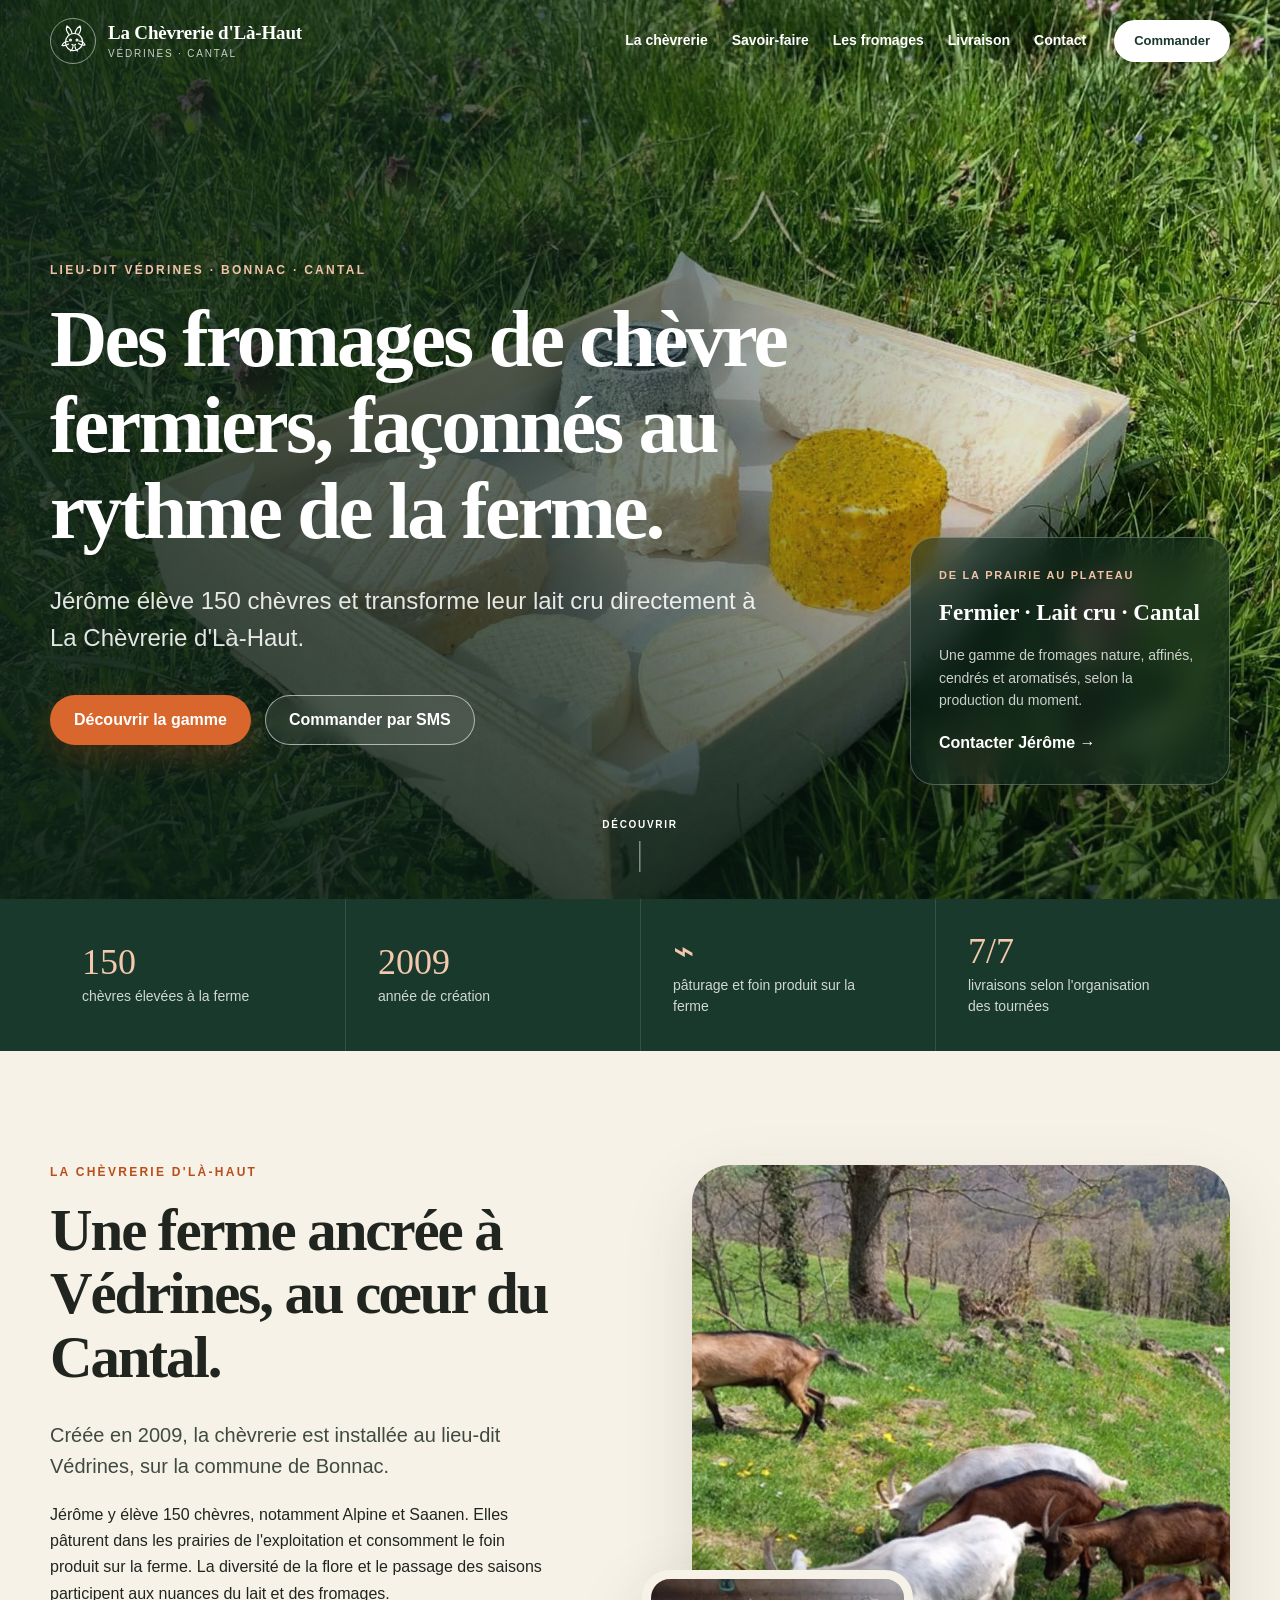
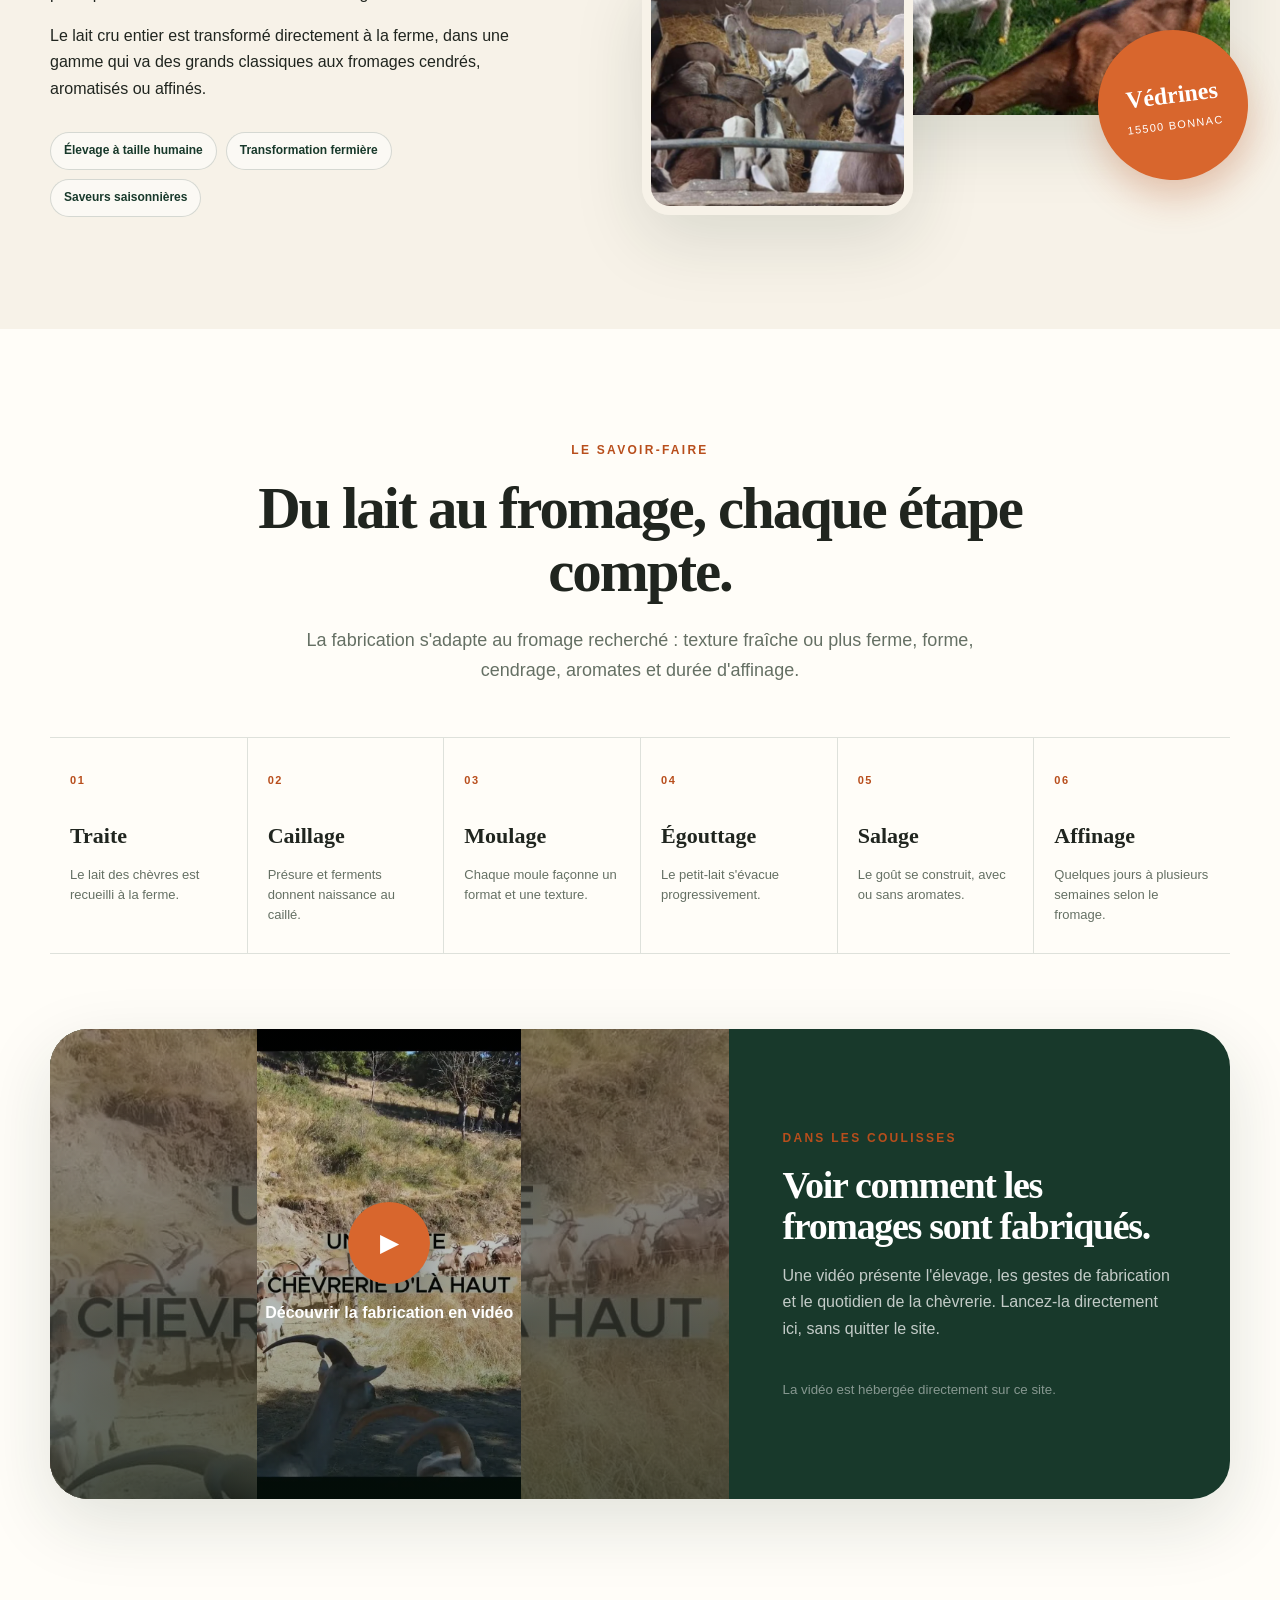
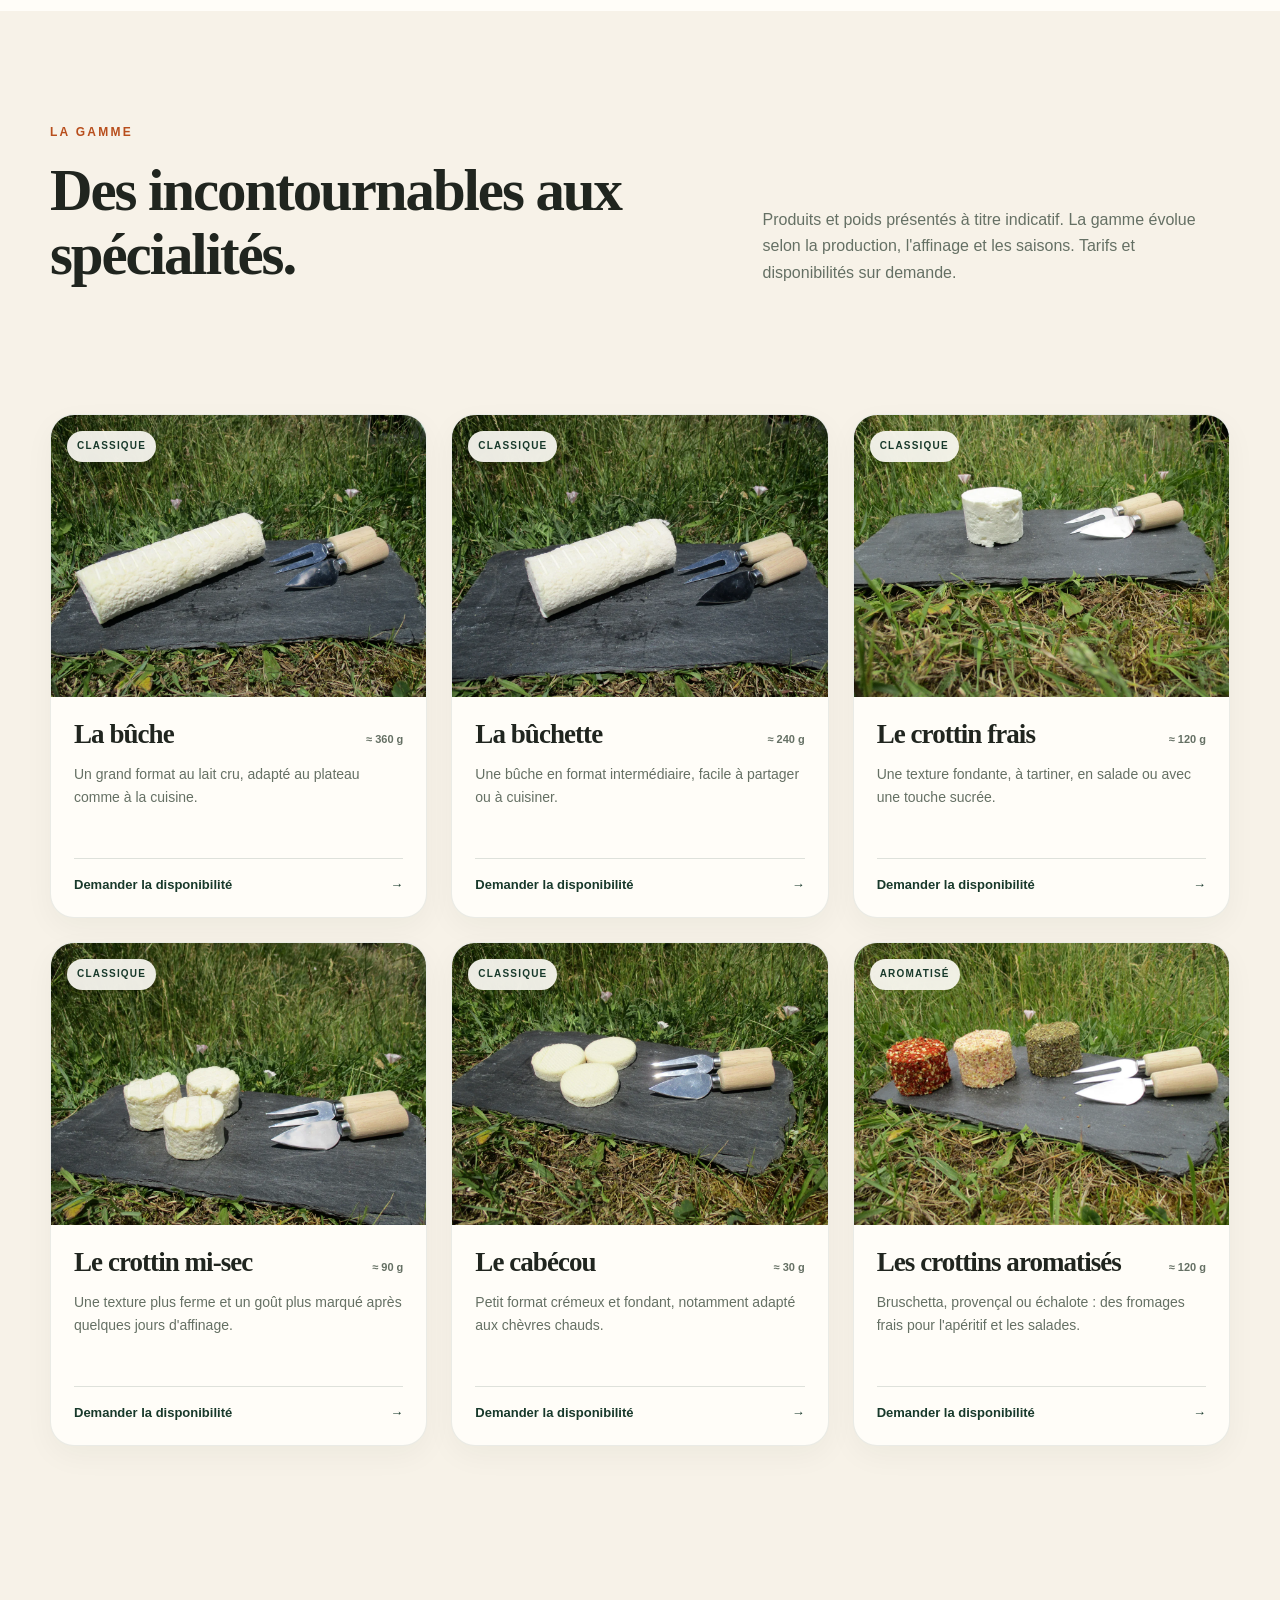
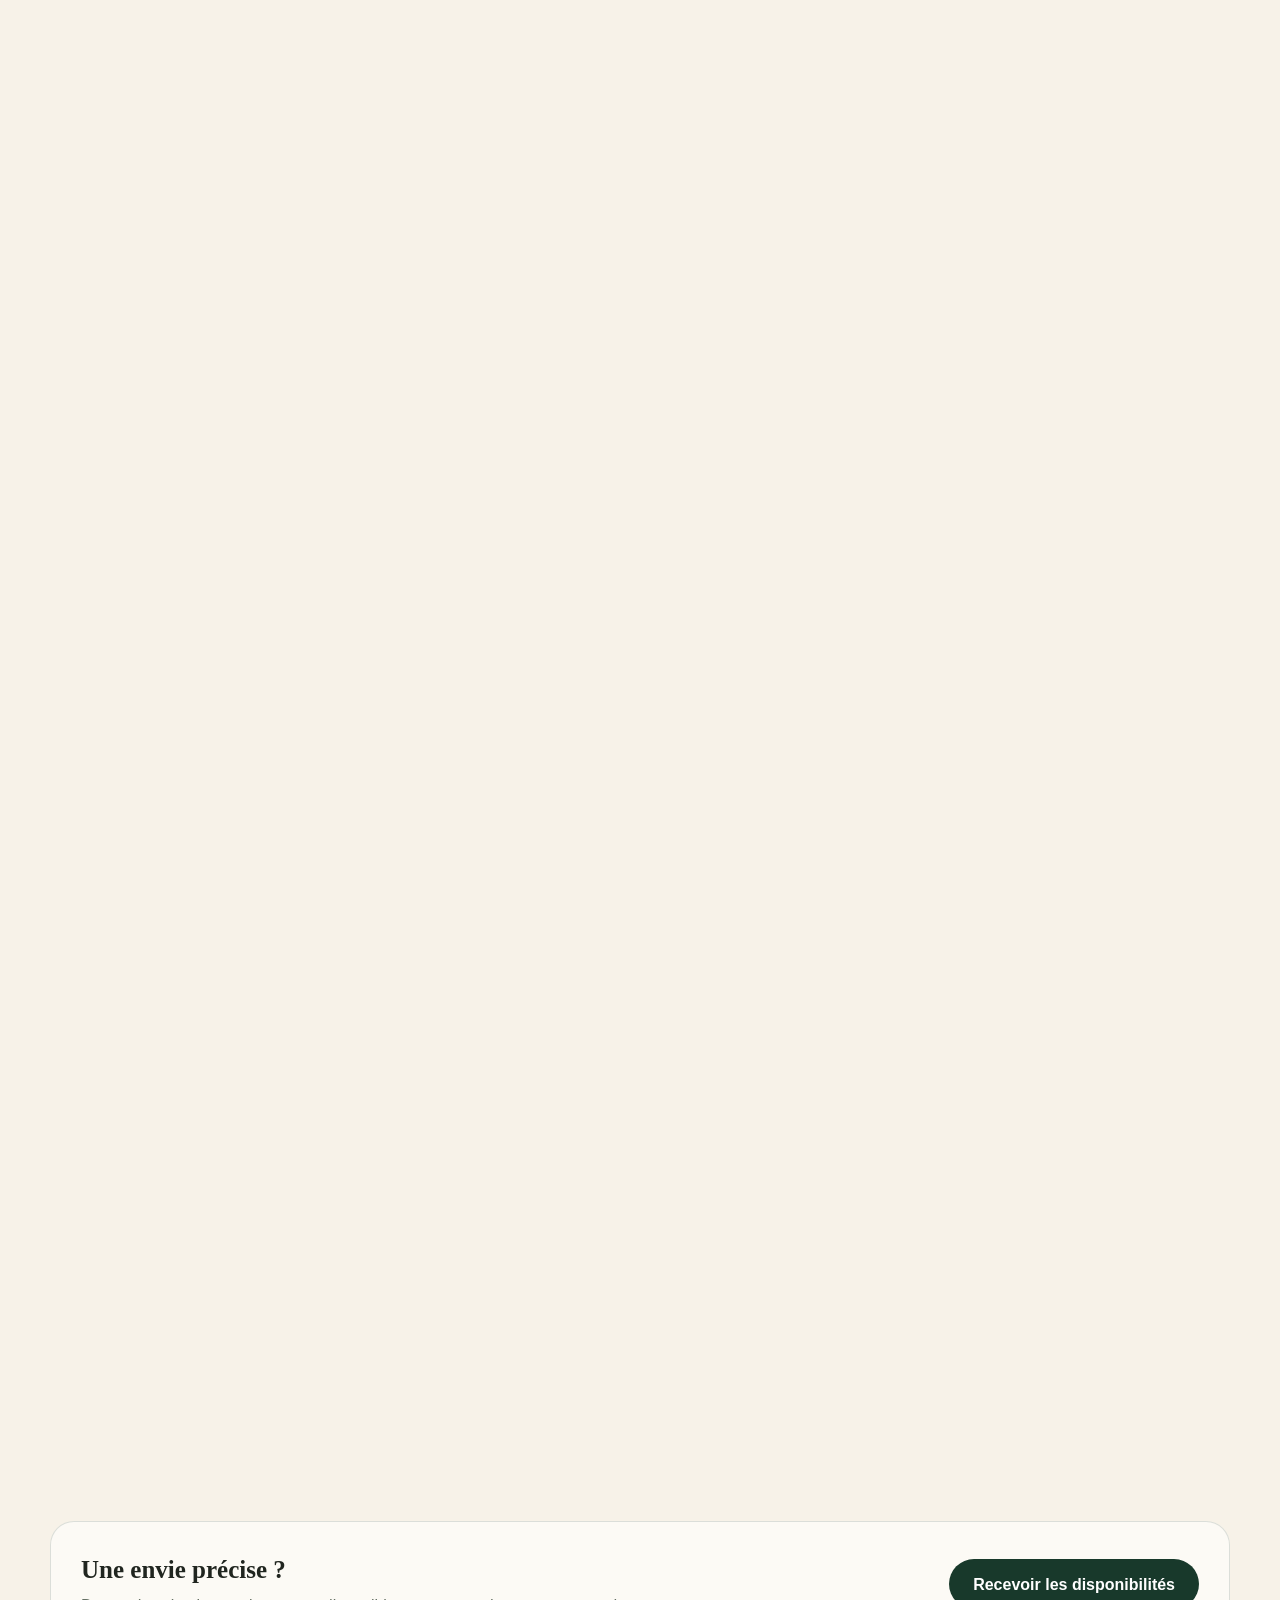
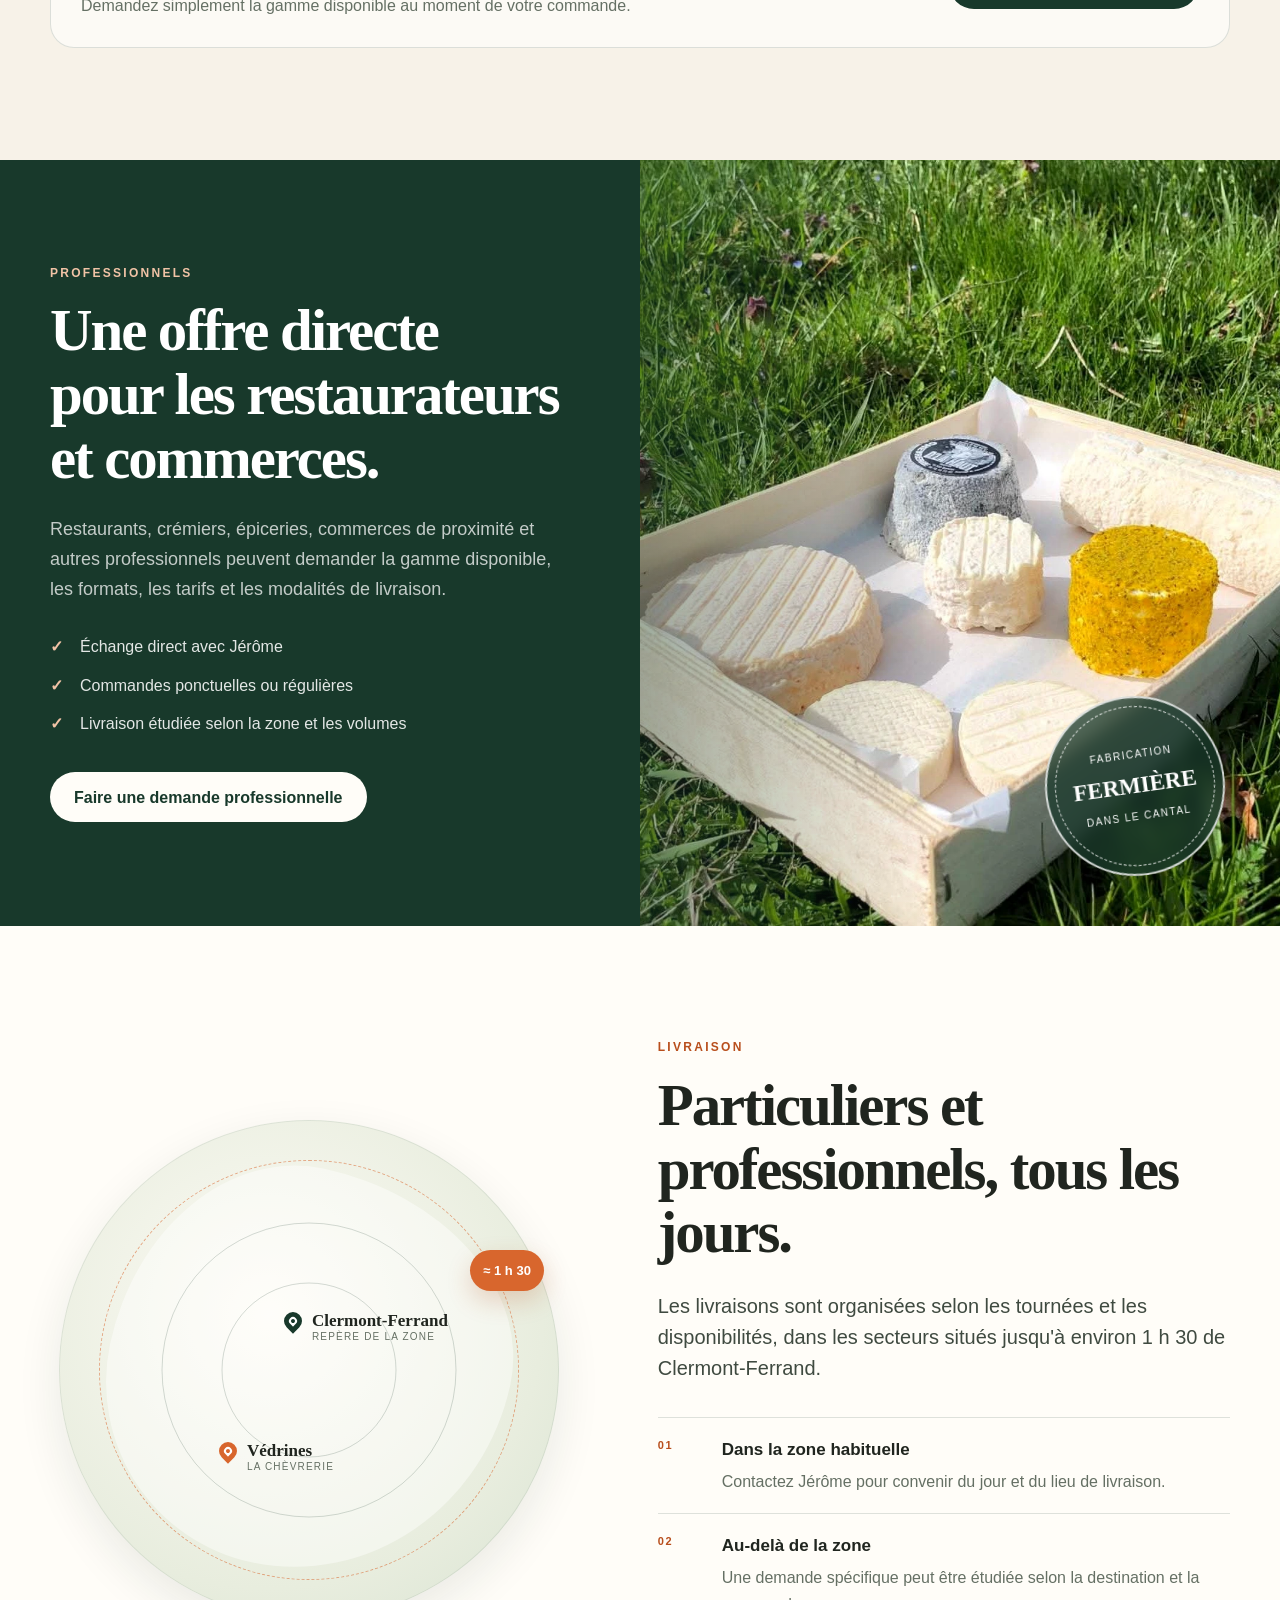
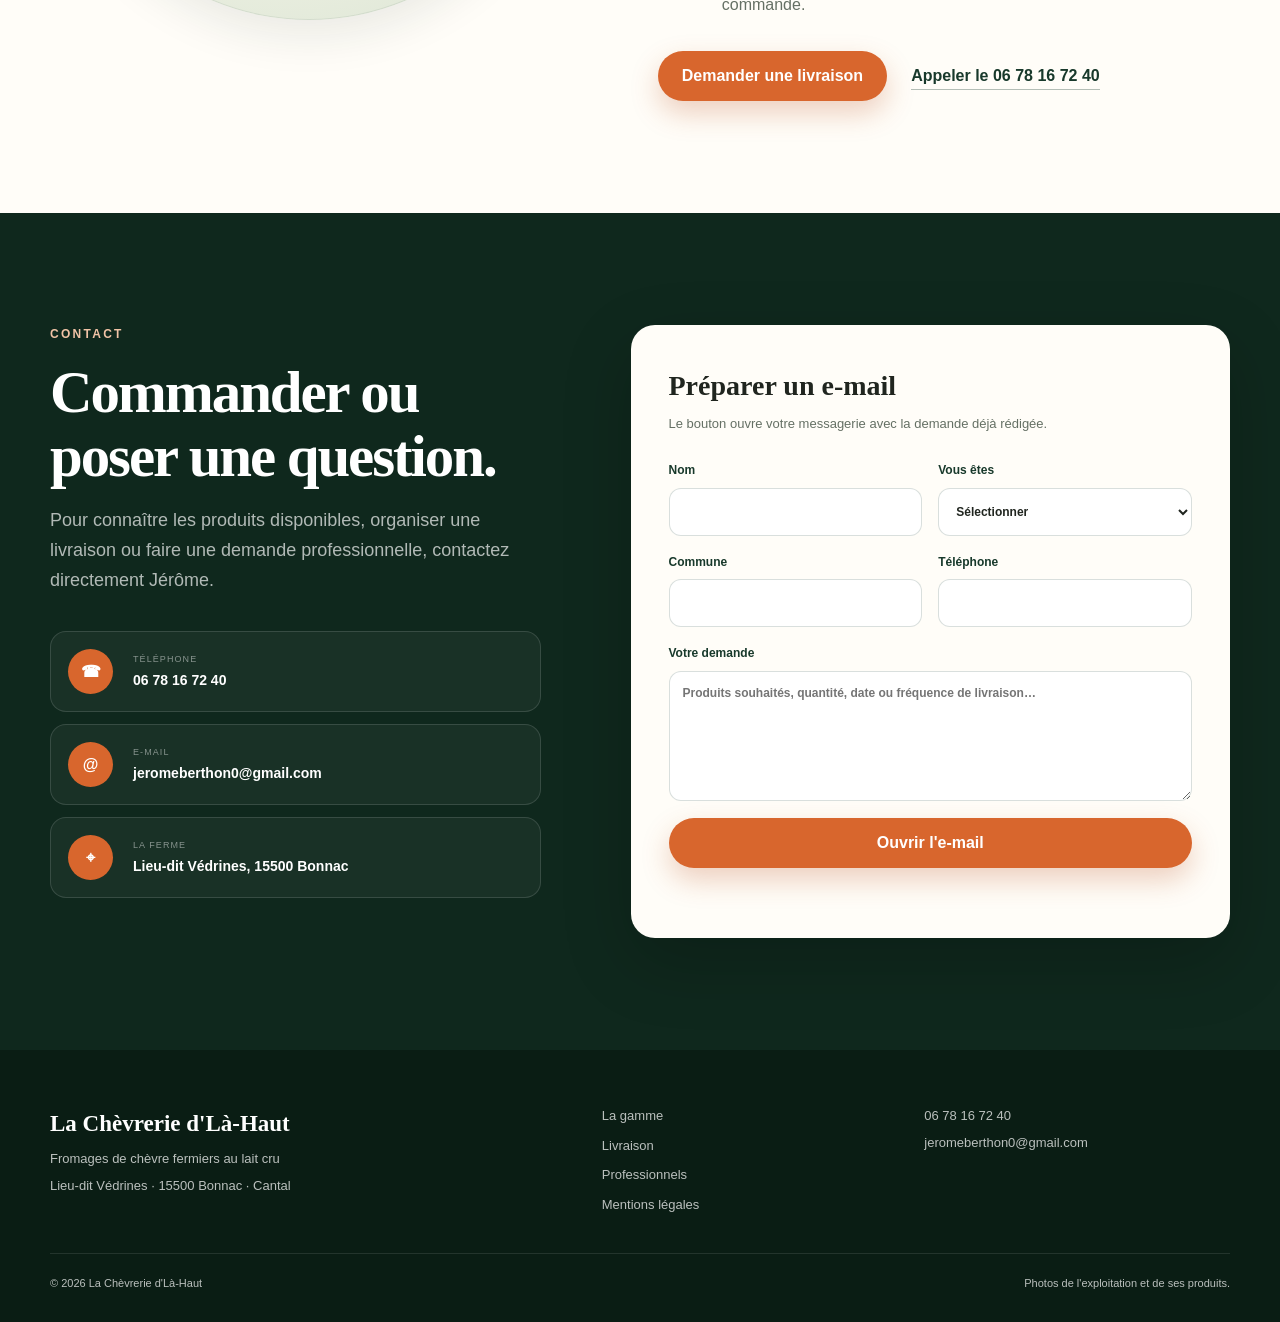
==== commit a5fee3d5: "Add files via upload Ajout vidéo intégrée" ====
--- a/index.html
+++ b/index.html
@@ -175,8 +175,11 @@
 
         <div class="video-block" data-reveal>
           <div class="video-poster" data-video-container>
-            <img src="assets/images/chevres-chevrerie.webp" alt="Aperçu de la vidéo sur la fabrication des fromages" width="1400" height="980" loading="lazy">
-            <div class="video-overlay">
+            <video data-local-video playsinline preload="metadata" poster="assets/images/video-fabrication-poster.webp" aria-label="Vidéo de présentation de La Chèvrerie d'Là-Haut">
+              <source src="assets/video/fabrication-chevrerie.mp4" type="video/mp4">
+              Votre navigateur ne permet pas de lire cette vidéo.
+            </video>
+            <div class="video-overlay" data-video-overlay>
               <button class="play-button" type="button" data-load-video aria-label="Lire la vidéo de fabrication">
                 <span aria-hidden="true">▶</span>
               </button>
@@ -186,9 +189,8 @@
           <div class="video-copy">
             <p class="eyebrow">Dans les coulisses</p>
             <h3>Voir comment les fromages sont fabriqués.</h3>
-            <p>Une vidéo présente les gestes de fabrication et le quotidien de la chèvrerie. La lecture ouvre le lecteur Facebook.</p>
-            <a class="text-link" href="https://www.facebook.com/watch/?v=789081917559855" target="_blank" rel="noopener noreferrer">Voir directement sur Facebook <span aria-hidden="true">↗</span></a>
-            <small>L'activation de la vidéo peut déposer des cookies tiers Facebook.</small>
+            <p>Une vidéo présente l'élevage, les gestes de fabrication et le quotidien de la chèvrerie. Lancez-la directement ici, sans quitter le site.</p>
+            <small>La vidéo est hébergée directement sur ce site.</small>
           </div>
         </div>
       </div>
--- a/assets/css/styles.css
+++ b/assets/css/styles.css
@@ -174,18 +174,19 @@
 .process-list strong { display: block; margin-top: 25px; font-family: var(--font-serif); font-size: 22px; }
 .process-list p { margin: 11px 0 0; color: var(--muted); font-size: 13px; line-height: 1.55; }
 .video-block { margin-top: 75px; display: grid; grid-template-columns: 1.15fr .85fr; align-items: stretch; overflow: hidden; border-radius: var(--radius-lg); background: var(--forest); color: #fff; box-shadow: var(--shadow); }
-.video-poster { position: relative; min-height: 470px; overflow: hidden; background: var(--forest-deep); }
-.video-poster > img, .video-poster iframe { width: 100%; height: 100%; object-fit: cover; border: 0; }
-.video-poster iframe { position: absolute; inset: 0; }
-.video-poster::after { content: ""; position: absolute; inset: 0; background: linear-gradient(0deg, rgba(6,25,16,.56), rgba(6,25,16,.04)); pointer-events: none; }
+.video-poster { position: relative; min-height: 470px; overflow: hidden; background: #08130d url("../images/video-fabrication-poster.webp") center / cover no-repeat; }
+.video-poster::before { content: ""; position: absolute; inset: -24px; background: inherit; filter: blur(18px); transform: scale(1.08); opacity: .54; }
+.video-poster video { position: absolute; z-index: 1; inset: 0; width: 100%; height: 100%; object-fit: contain; background: rgba(0,0,0,.32); border: 0; }
+.video-poster::after { content: ""; position: absolute; z-index: 1; inset: 0; background: linear-gradient(0deg, rgba(6,25,16,.52), rgba(6,25,16,.02)); pointer-events: none; transition: opacity .2s ease; }
+.video-poster.is-playing::after { opacity: 0; }
 .video-overlay { position: absolute; z-index: 2; inset: 0; display: flex; flex-direction: column; align-items: center; justify-content: center; color: #fff; }
+.video-overlay[hidden] { display: none; }
 .play-button { width: 82px; height: 82px; border: 0; border-radius: 50%; background: var(--orange); color: #fff; font-size: 25px; cursor: pointer; box-shadow: 0 14px 34px rgba(0,0,0,.25); transition: transform .18s ease, background .18s ease; }
 .play-button:hover { transform: scale(1.06); background: var(--orange-dark); }
 .video-overlay p { margin: 16px 0 0; font-weight: 800; }
 .video-copy { padding: 58px 54px; display: flex; flex-direction: column; justify-content: center; }
 .video-copy h3 { font-size: 38px; }
 .video-copy > p:not(.eyebrow) { color: rgba(255,255,255,.74); }
-.video-copy .text-link { width: fit-content; margin-top: 12px; color: #fff; border-color: rgba(255,255,255,.36); }
 .video-copy small { display: block; margin-top: 22px; color: rgba(255,255,255,.48); line-height: 1.45; }
 
 .section-products { background: var(--cream); }
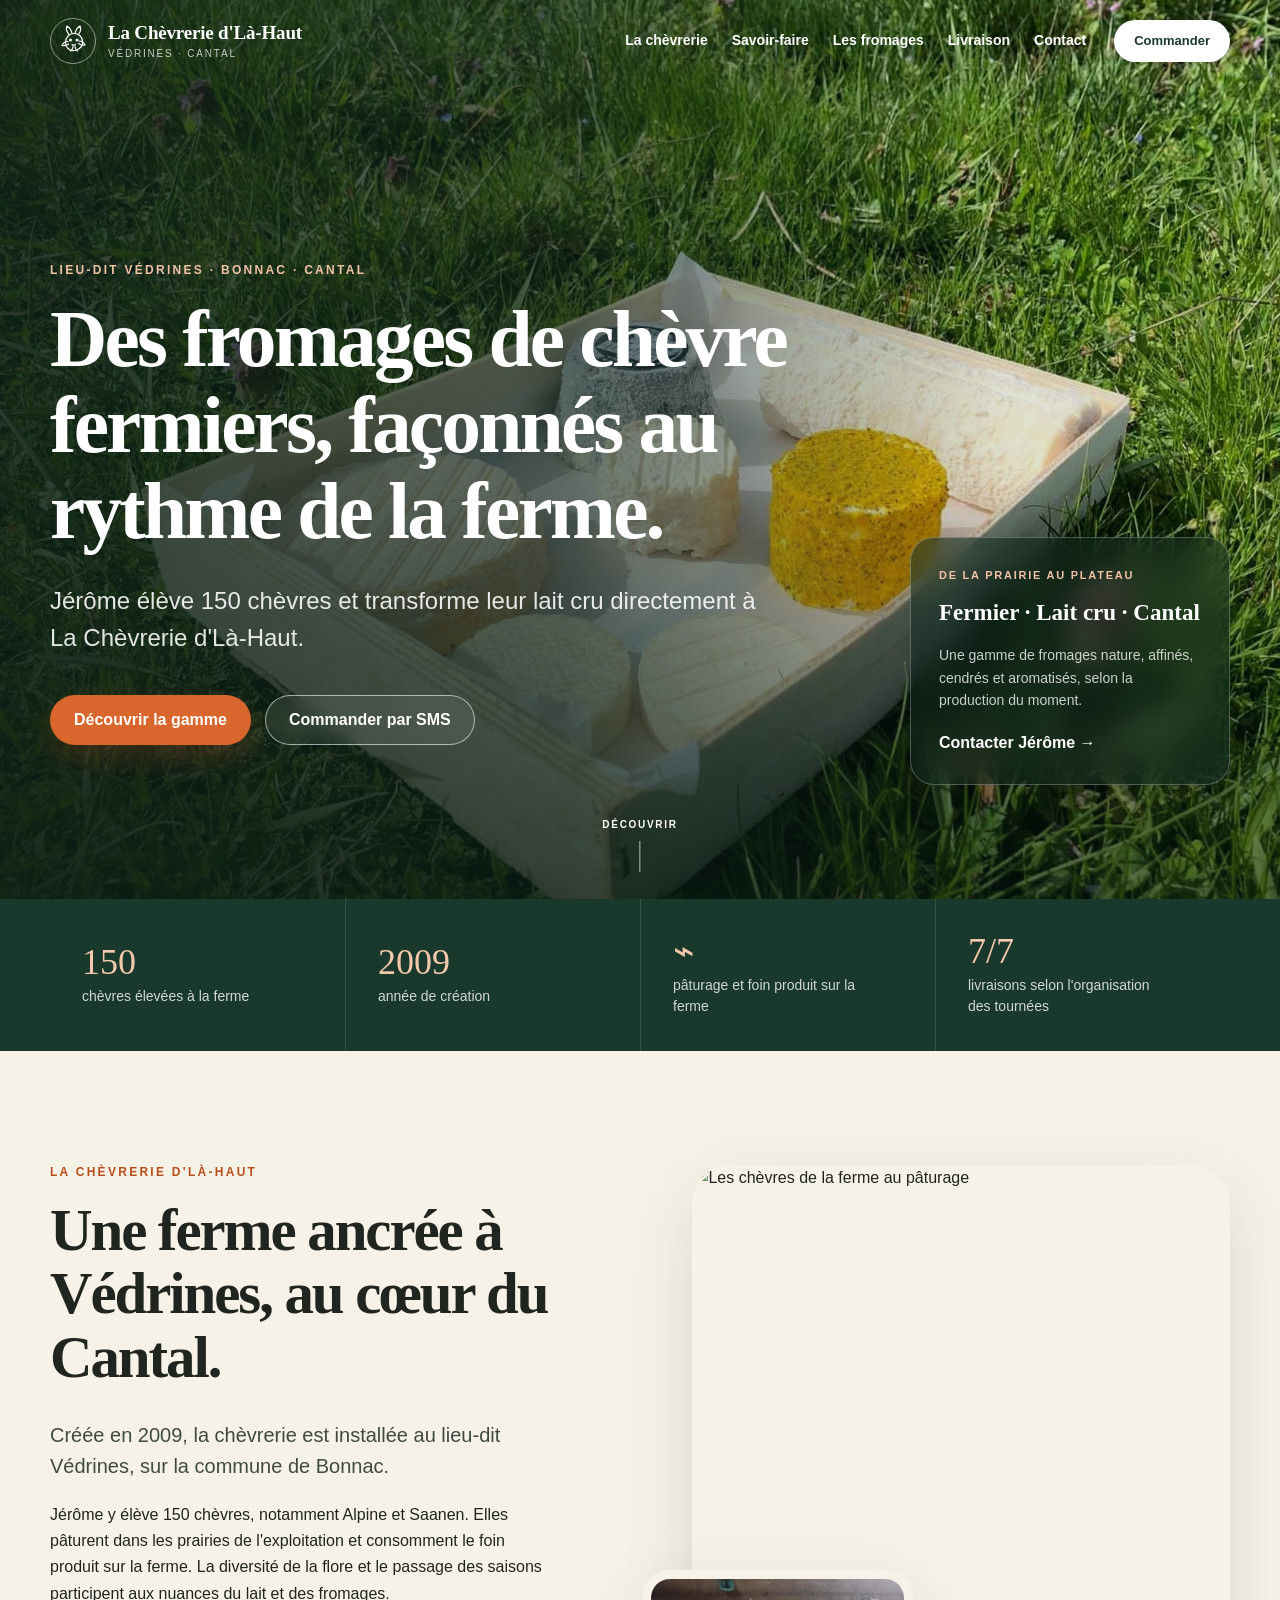
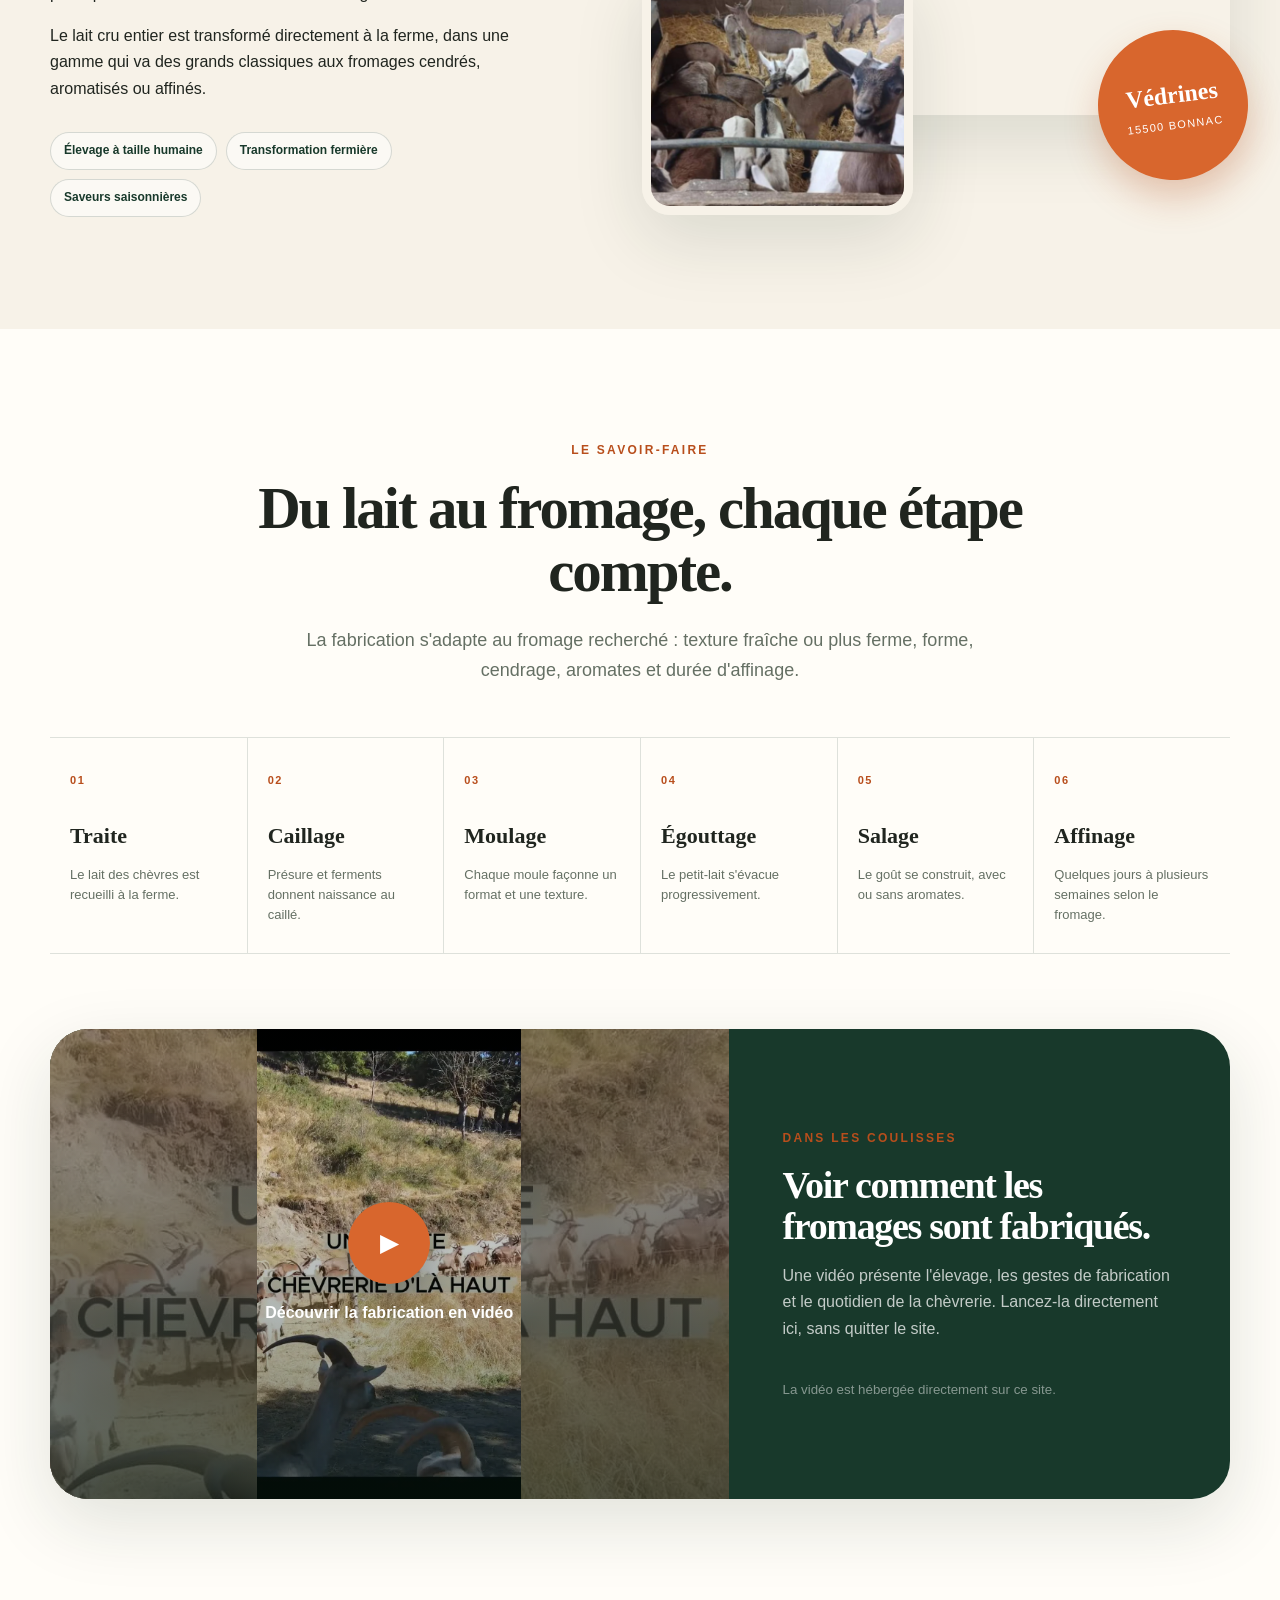
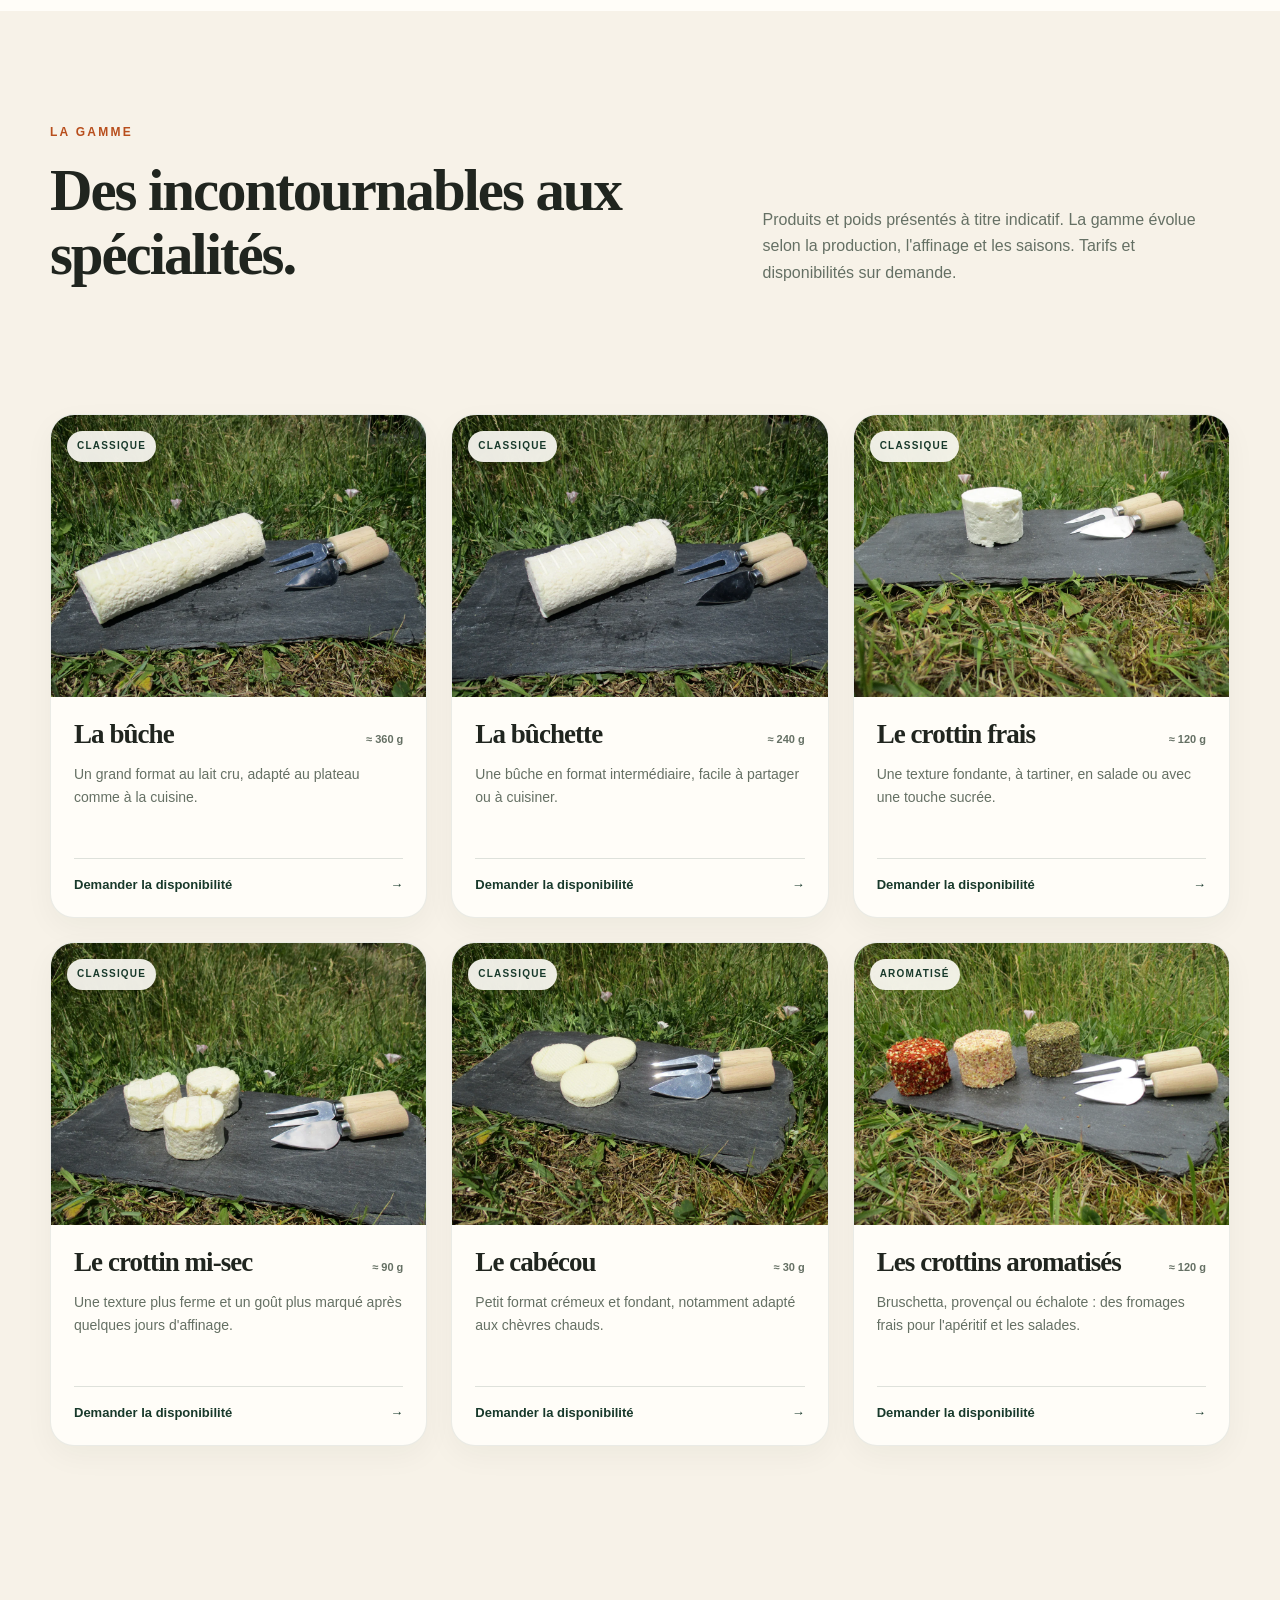
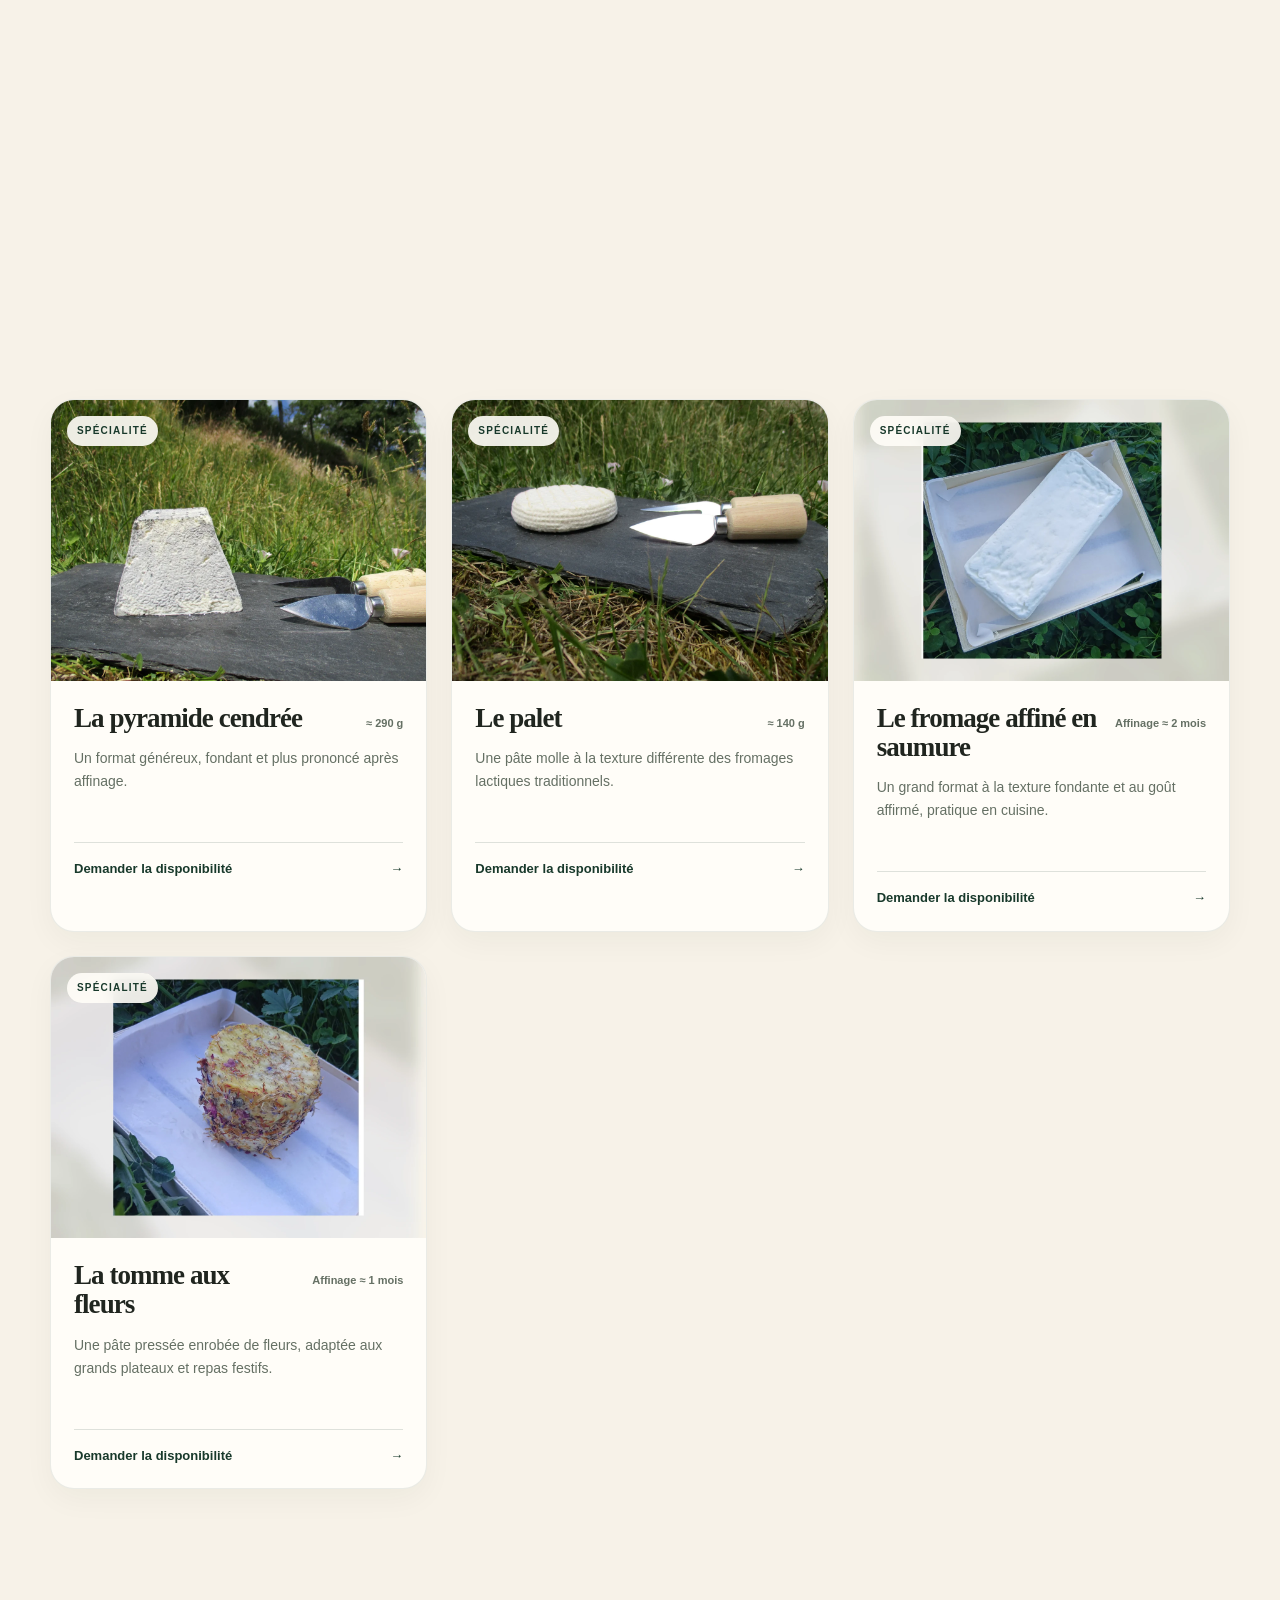
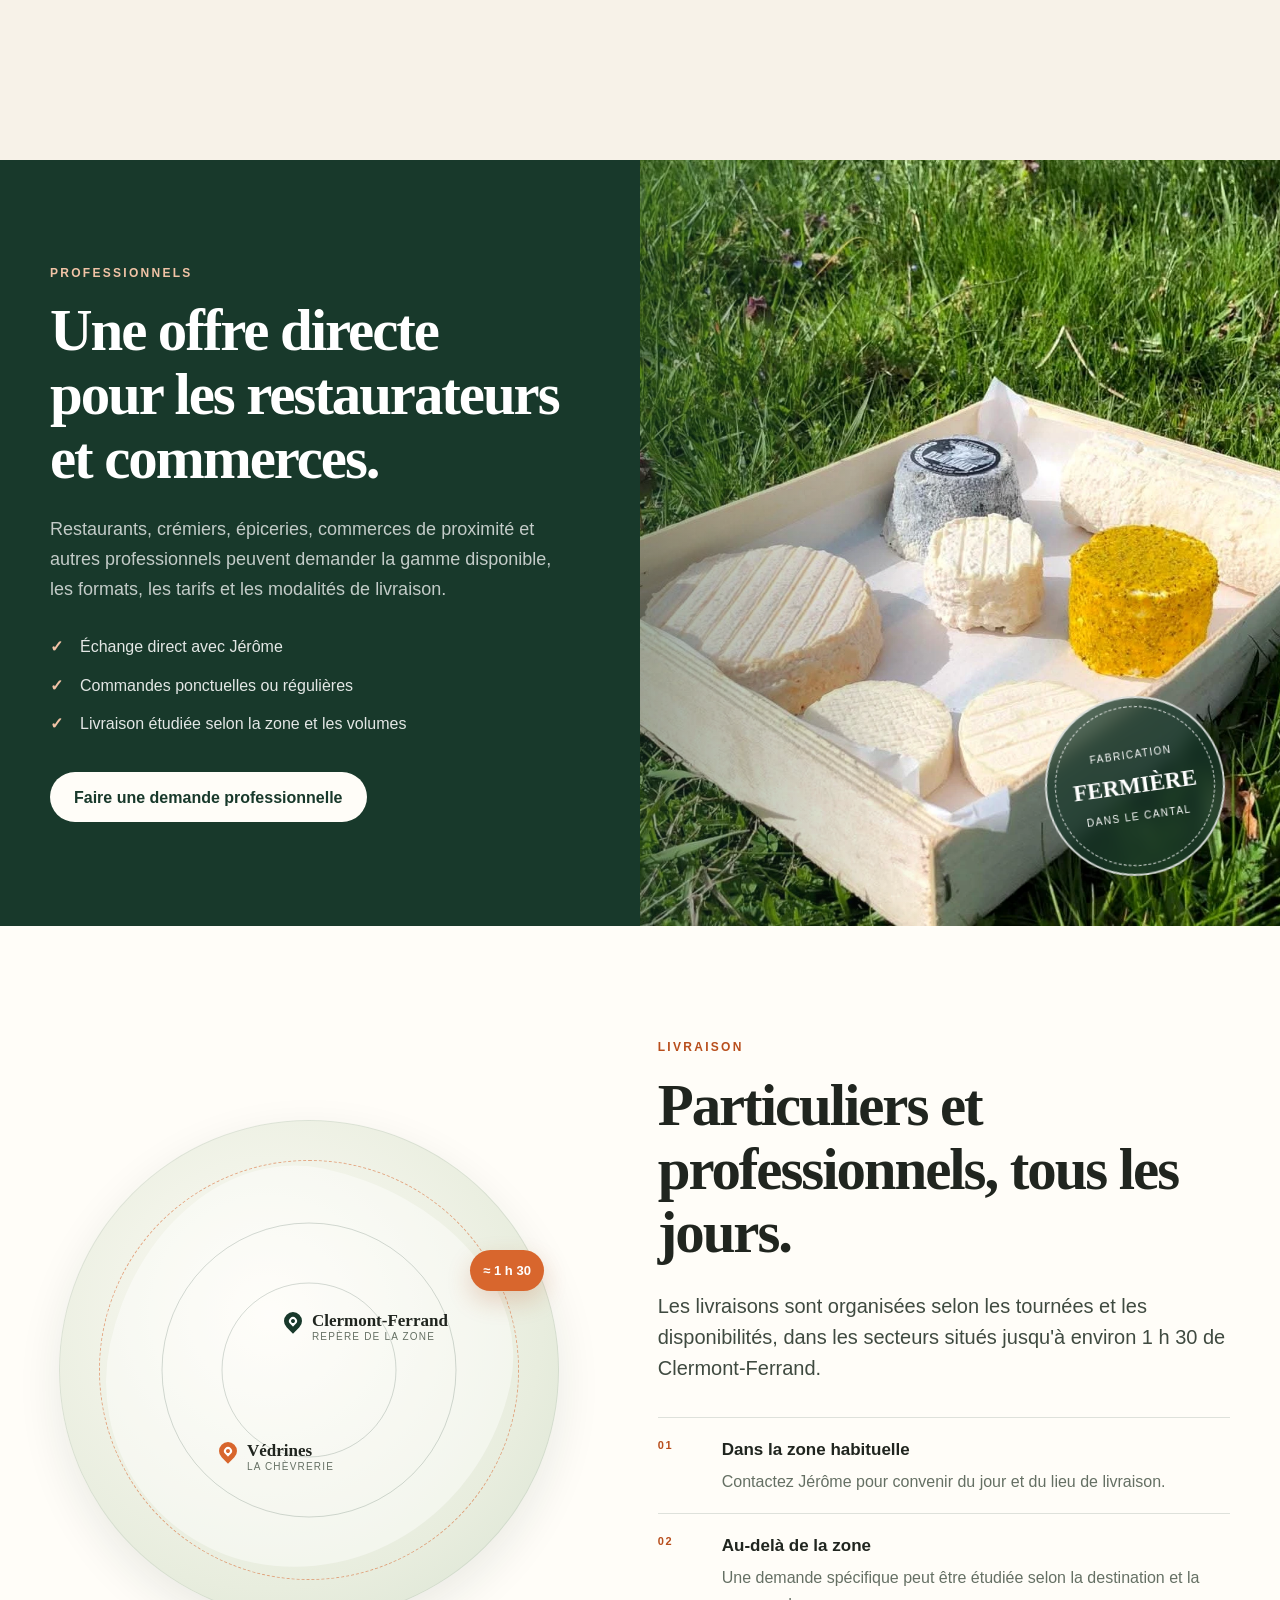
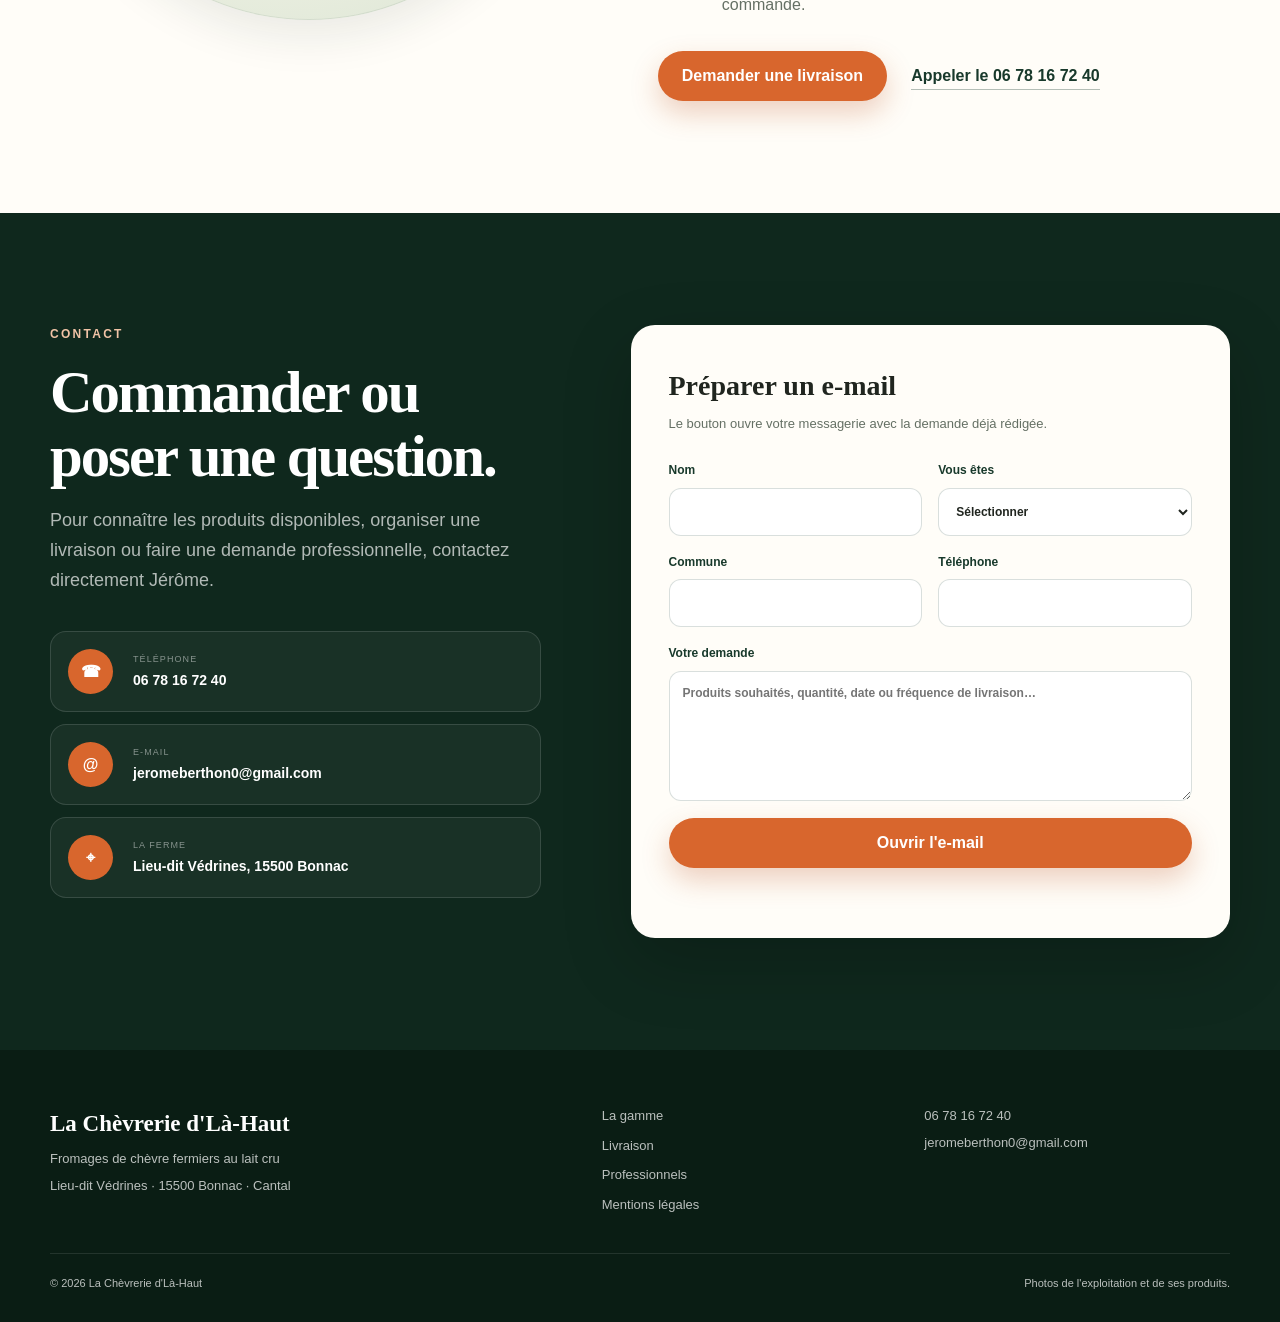
==== commit 5bbfa13d: "Update index.html <img src="assets/chevres-paturage-v2.webp"" ====
--- a/index.html
+++ b/index.html
@@ -143,7 +143,7 @@
 
         <div class="about-visuals" data-reveal>
           <figure class="photo photo-main">
-            <img src="assets/images/chevres-paturage.webp" alt="Les chèvres de la ferme au pâturage" width="1400" height="980" loading="lazy">
+            <img src="assets/images/chevres-paturage-v2.webp" alt="Les chèvres de la ferme au pâturage" width="1400" height="980" loading="lazy">
           </figure>
           <figure class="photo photo-secondary">
             <img src="assets/images/chevres-chevrerie.webp" alt="Les chèvres dans la chèvrerie" width="1400" height="980" loading="lazy">
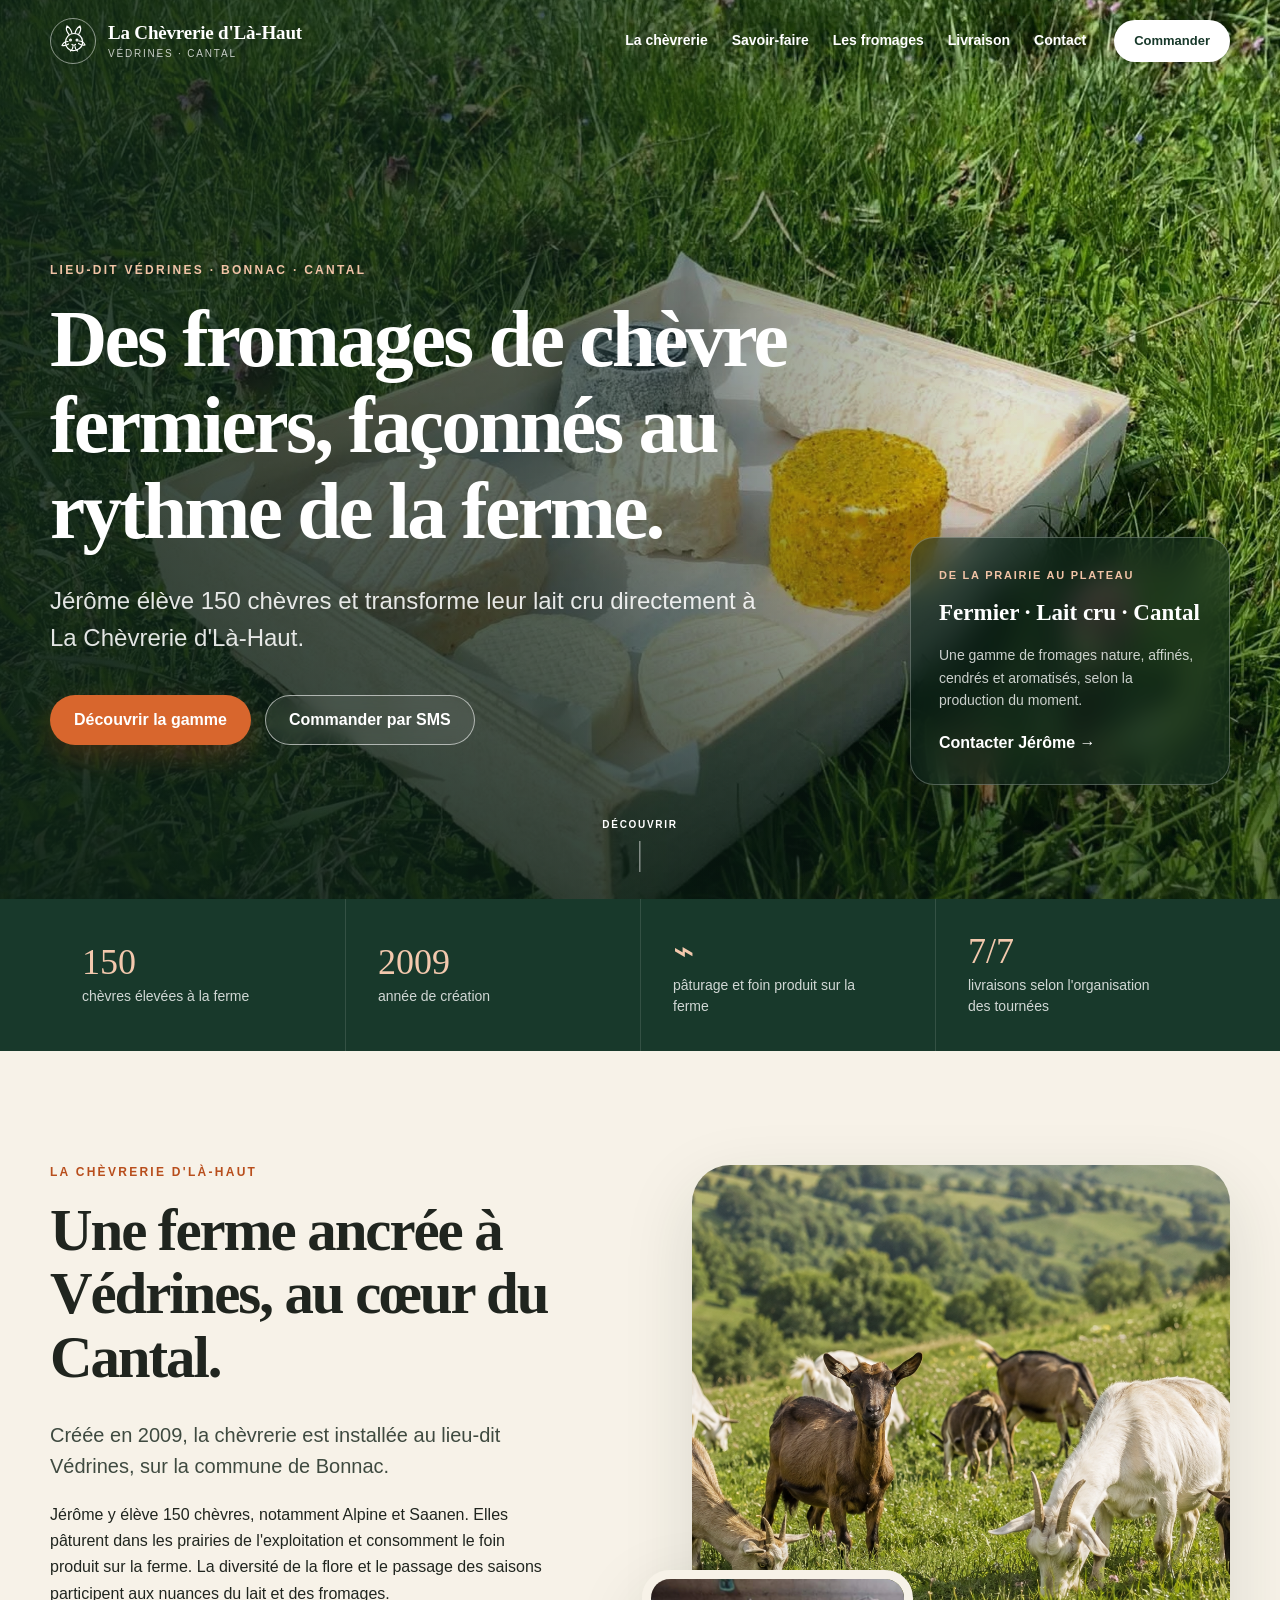
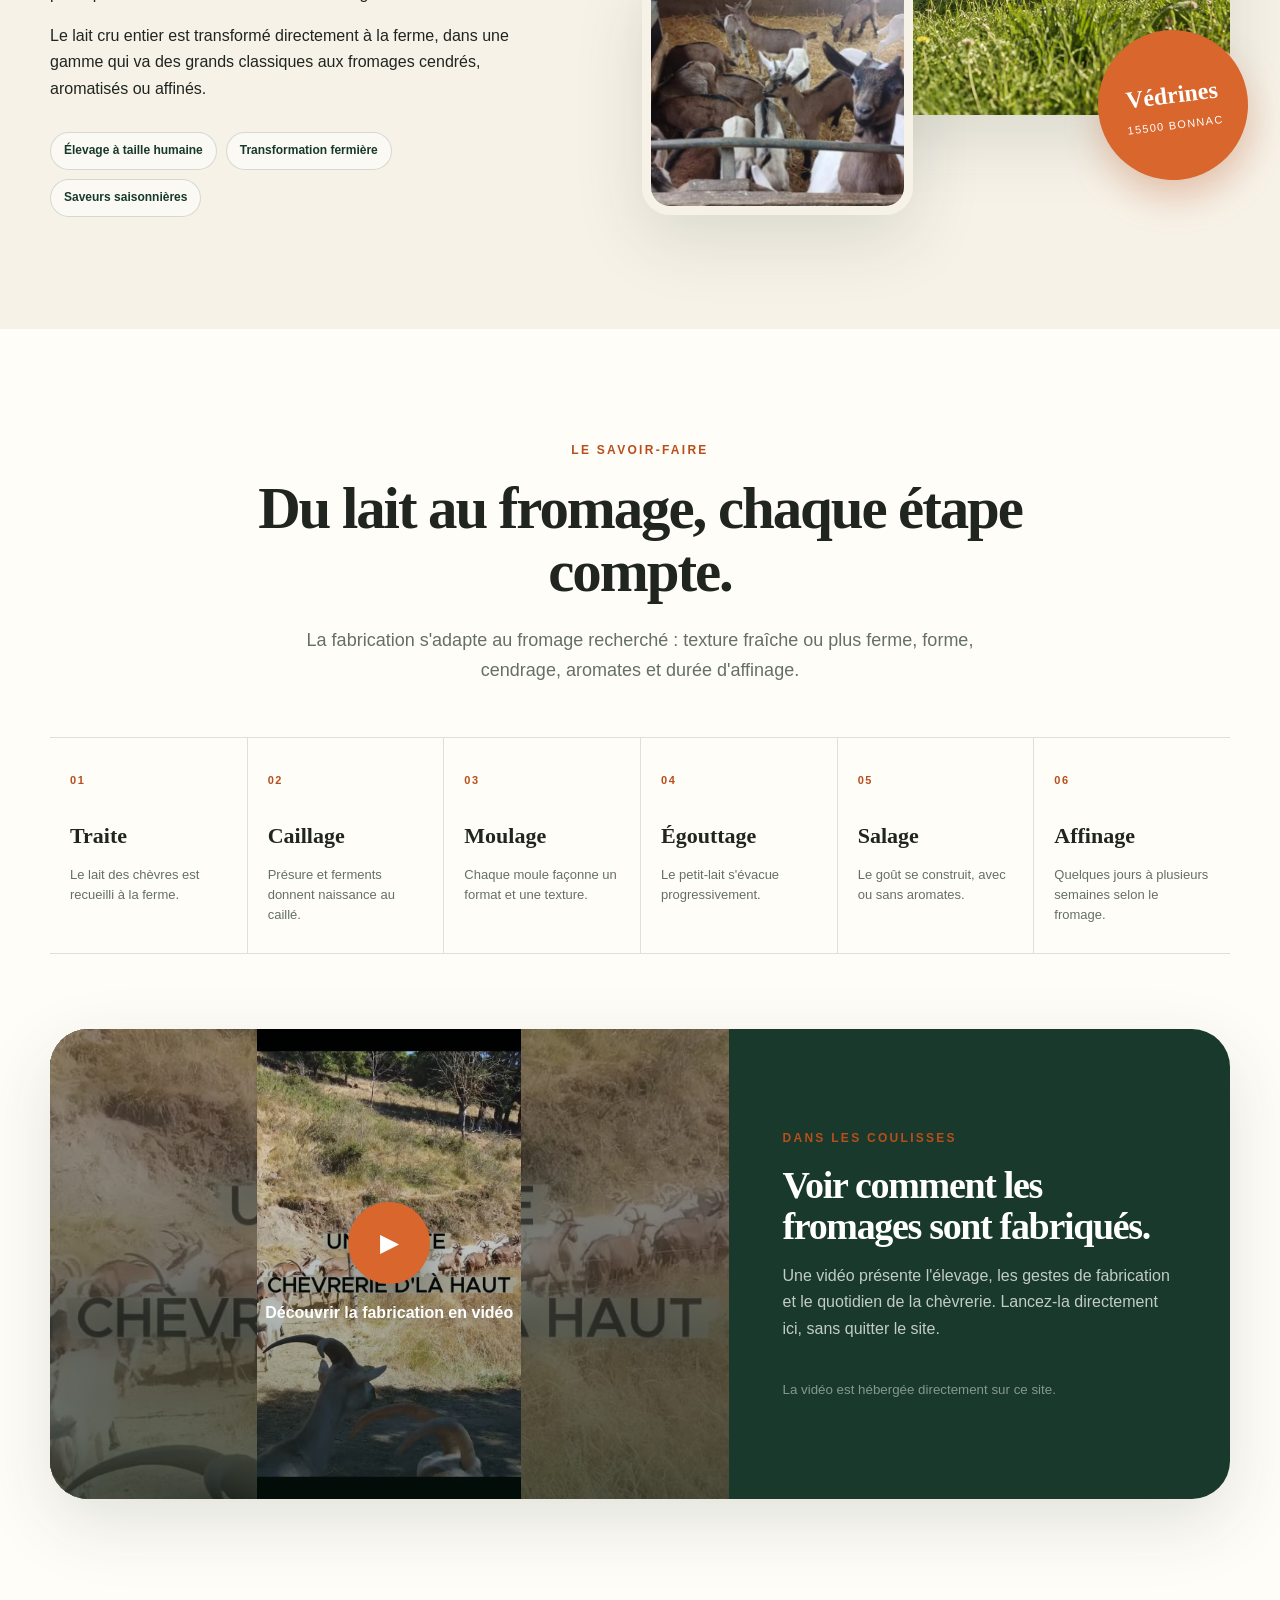
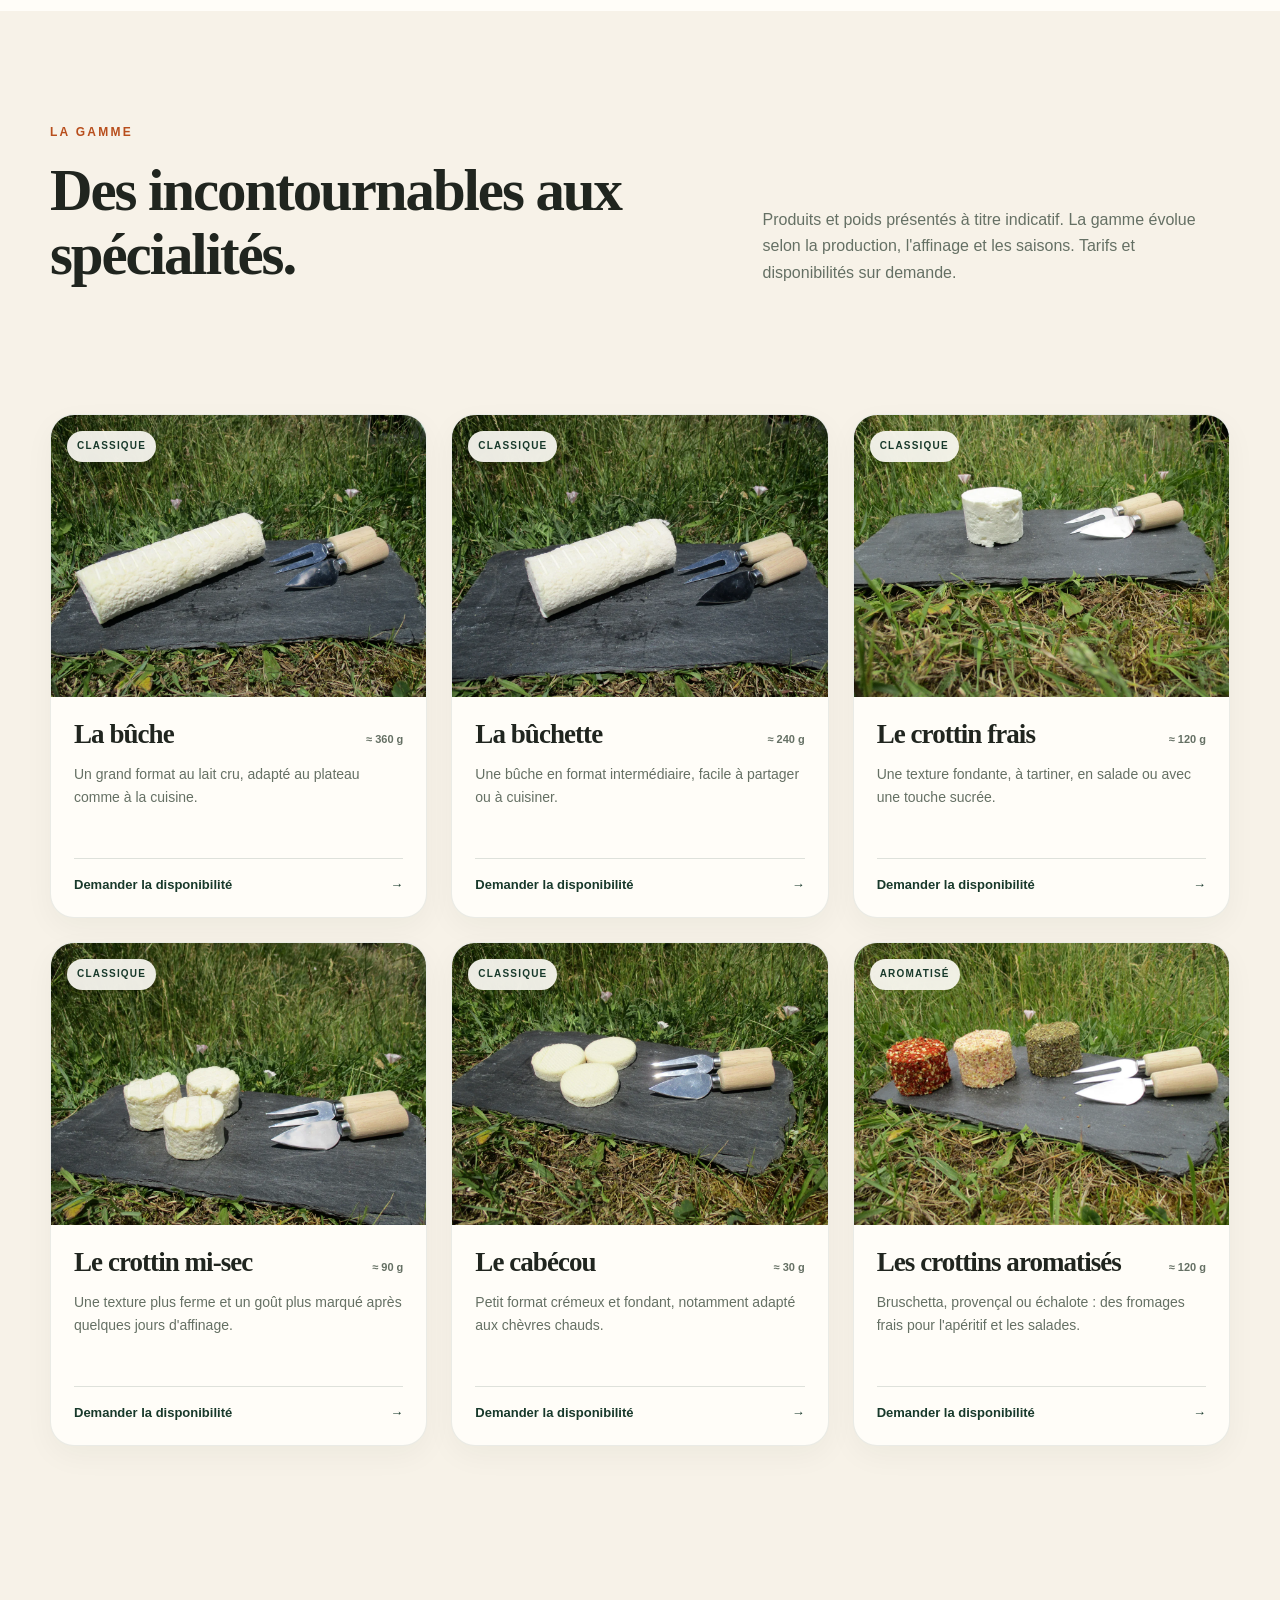
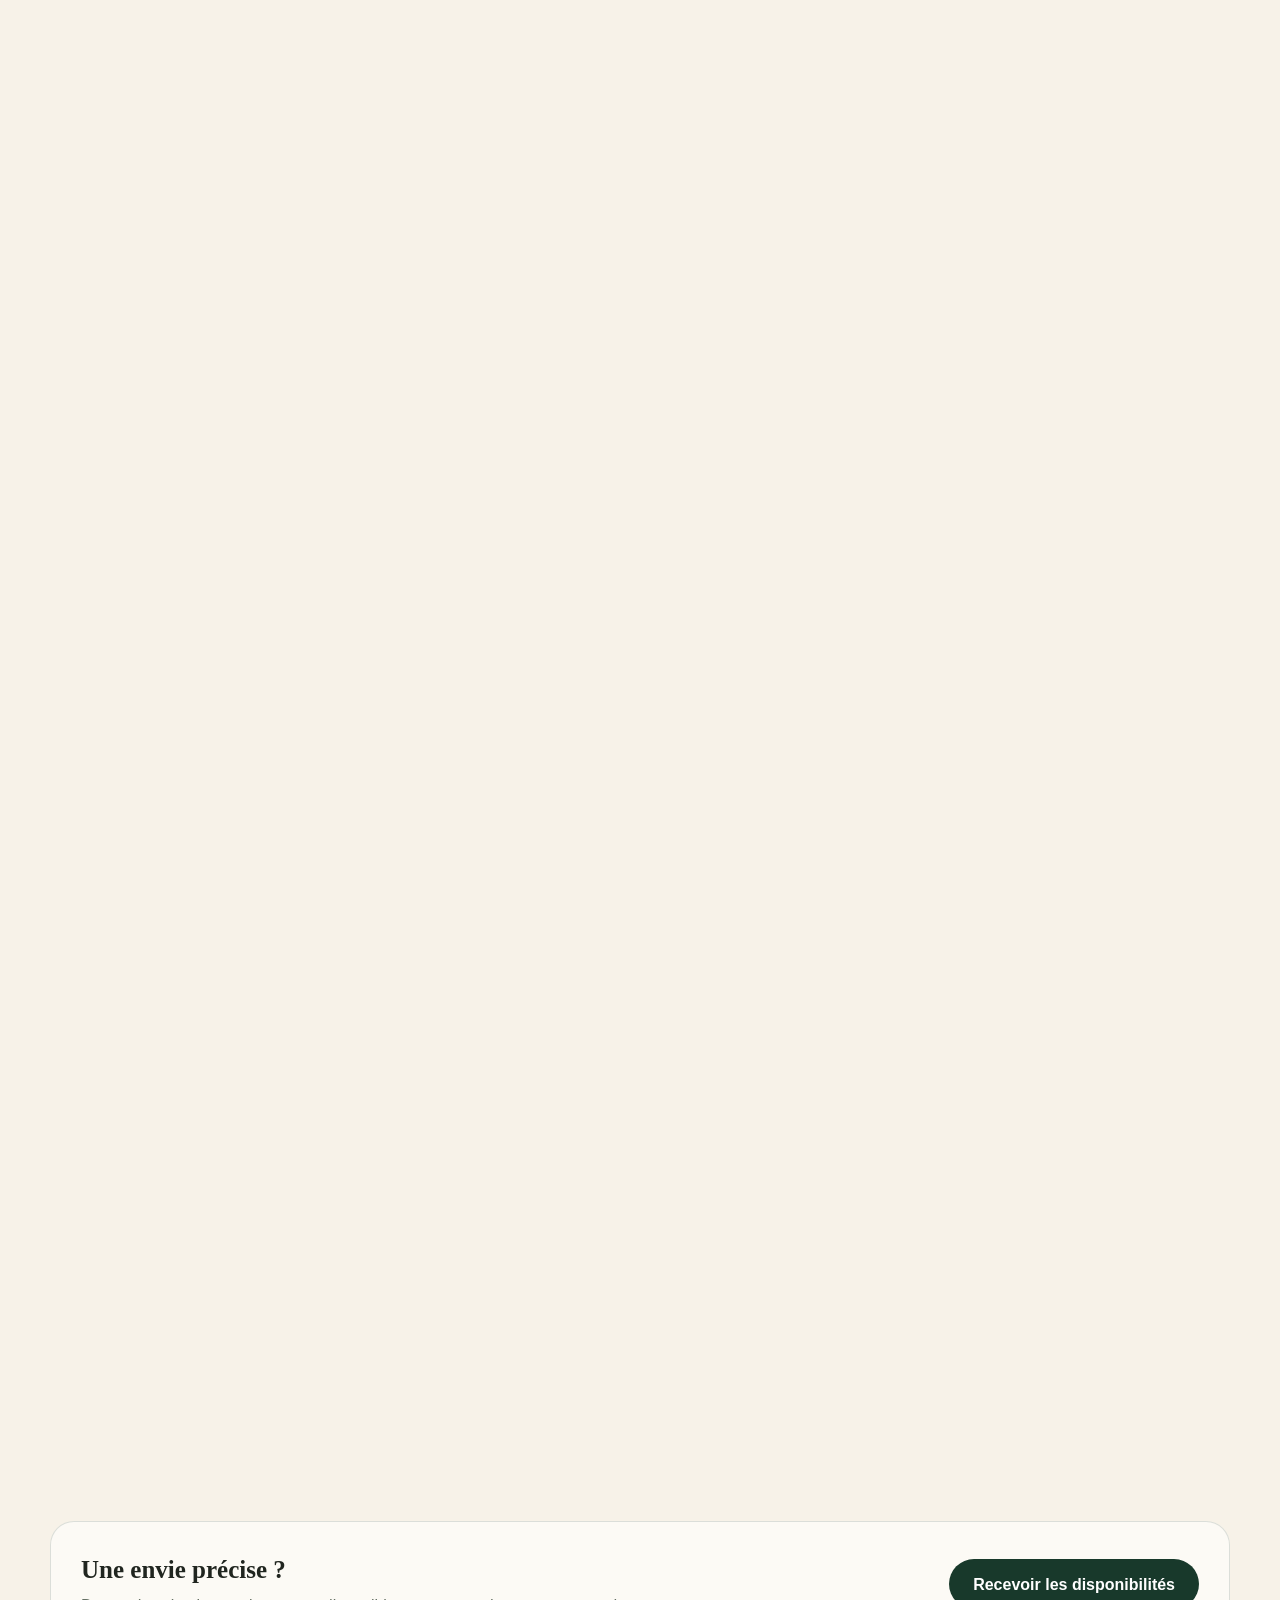
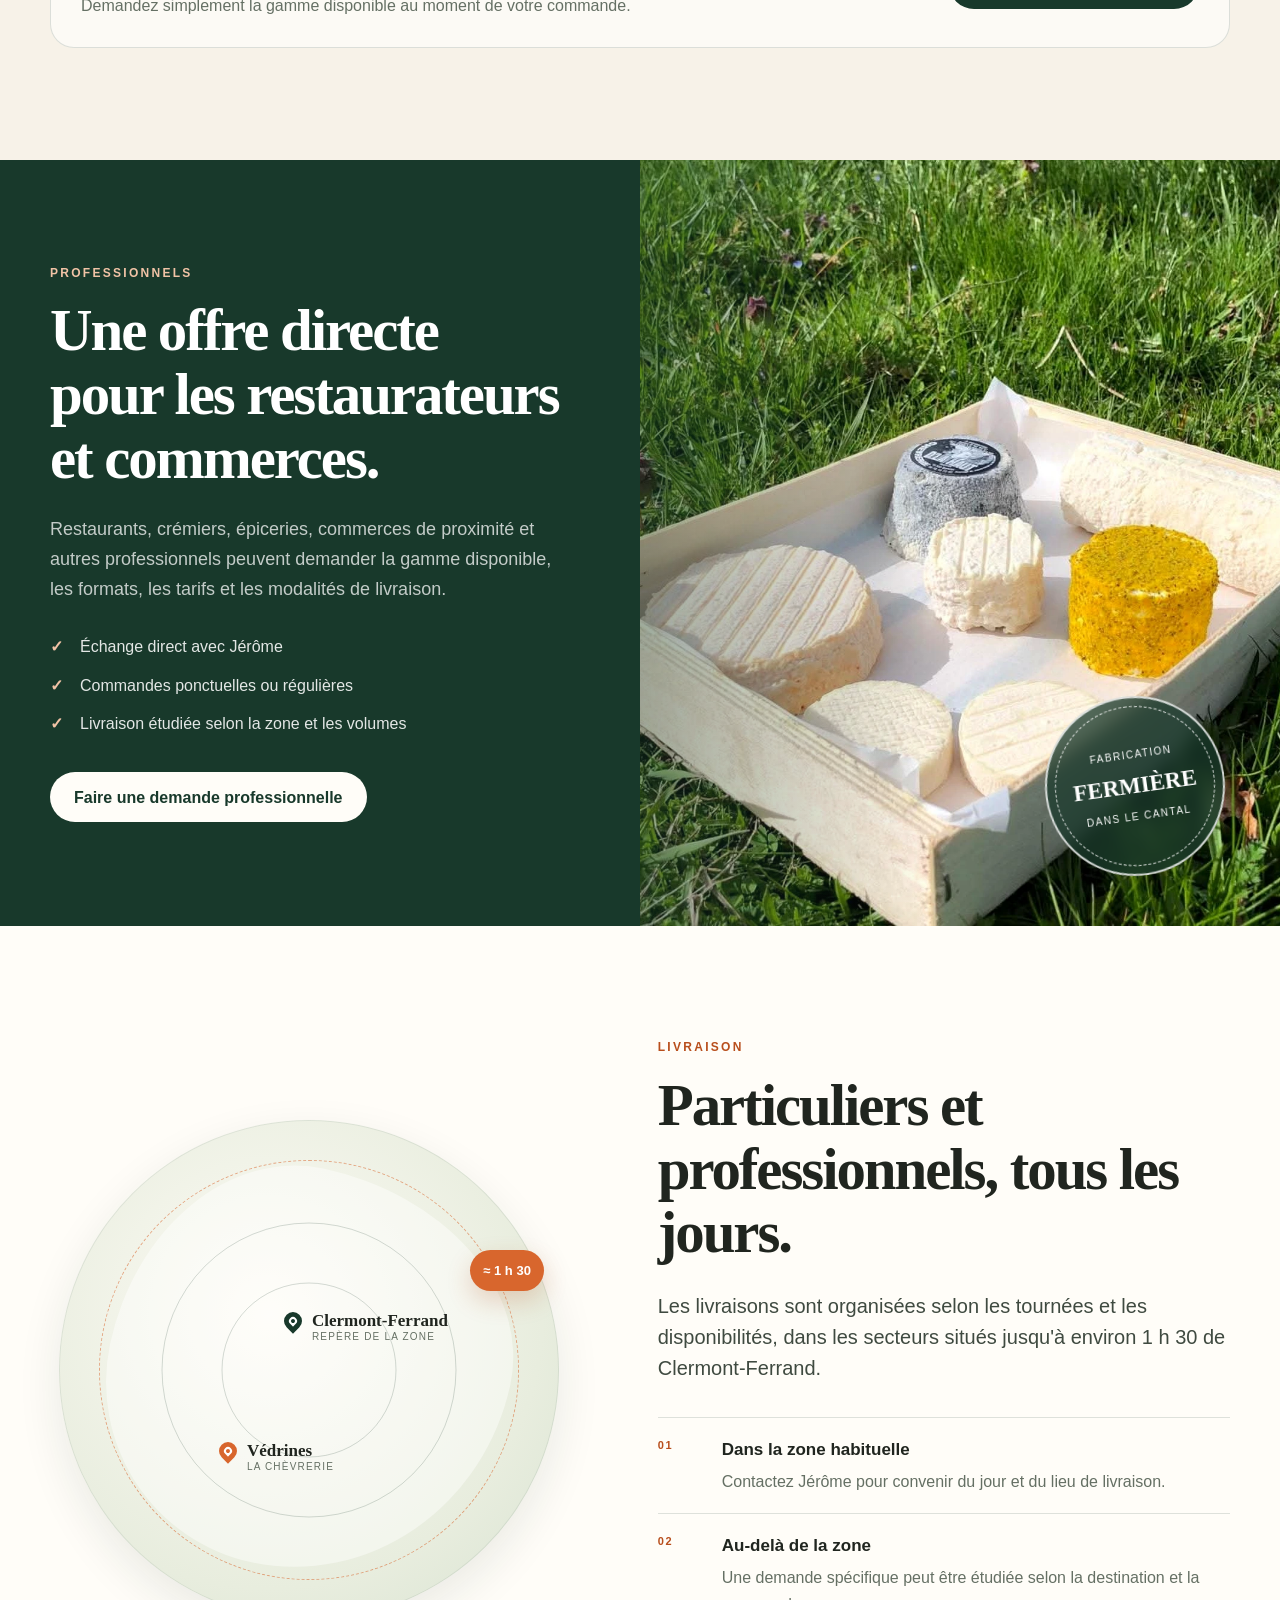
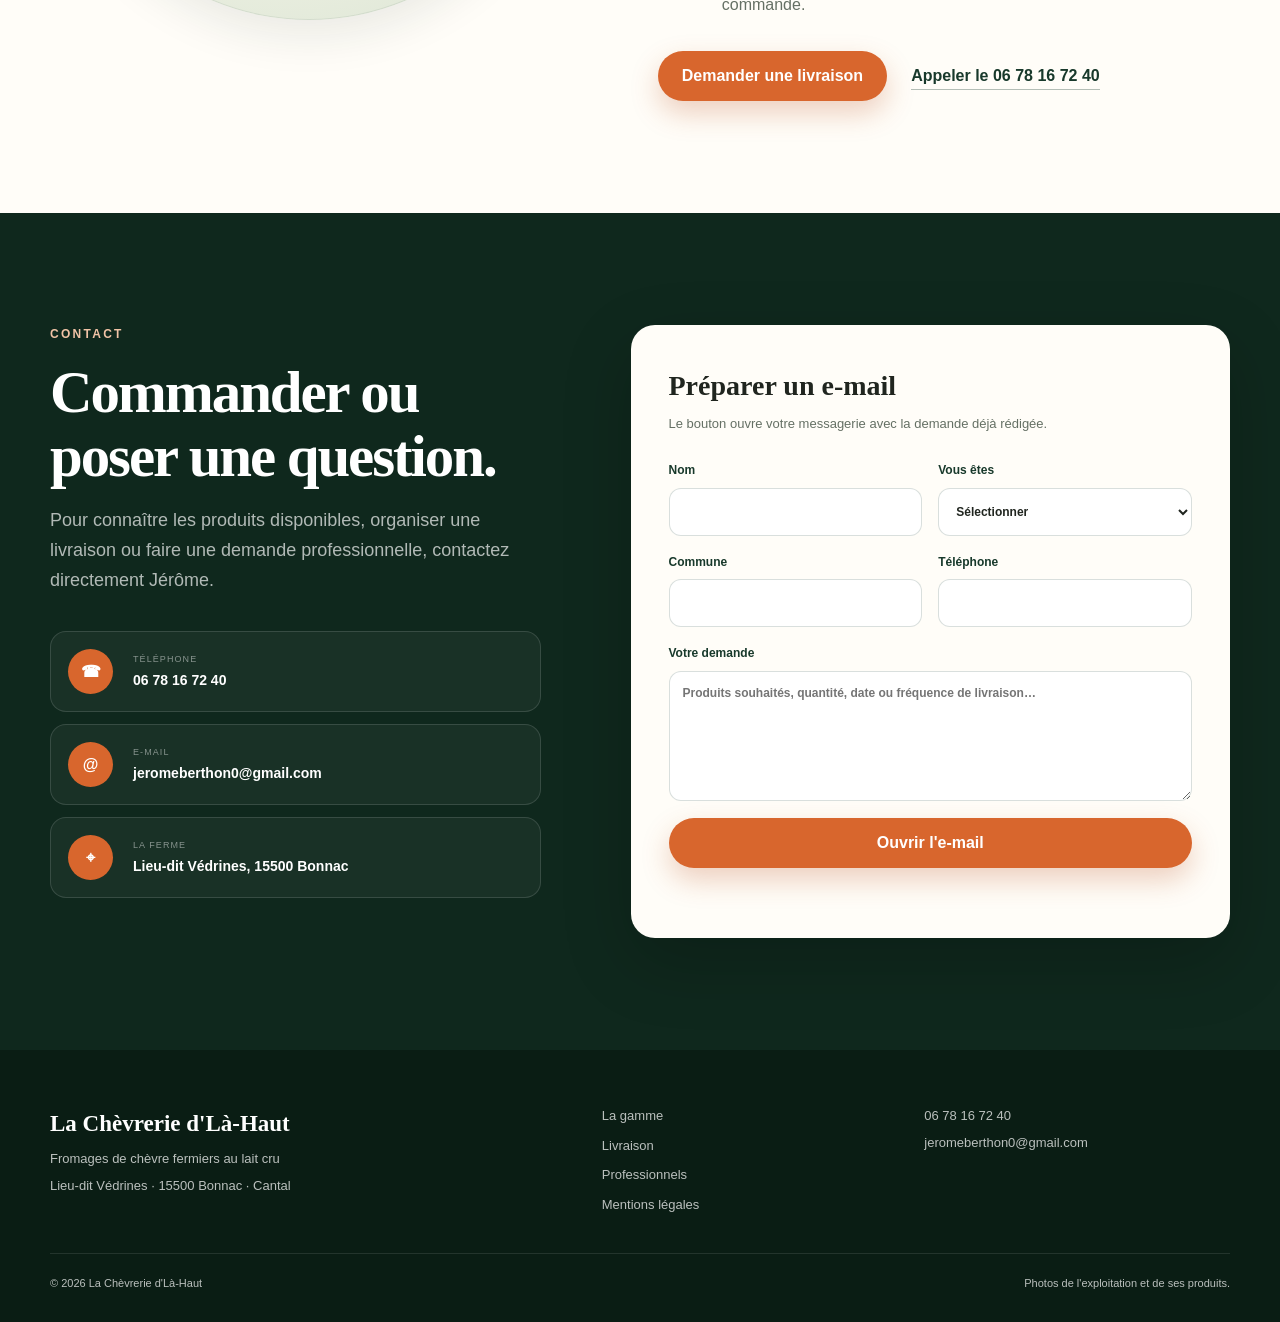
==== commit 511bf5c3: "Update index.html supp v2" ====
--- a/index.html
+++ b/index.html
@@ -143,7 +143,7 @@
 
         <div class="about-visuals" data-reveal>
           <figure class="photo photo-main">
-            <img src="assets/images/chevres-paturage-v2.webp" alt="Les chèvres de la ferme au pâturage" width="1400" height="980" loading="lazy">
+            <img src="assets/images/chevres-paturage.webp" alt="Les chèvres de la ferme au pâturage" width="1400" height="980" loading="lazy">
           </figure>
           <figure class="photo photo-secondary">
             <img src="assets/images/chevres-chevrerie.webp" alt="Les chèvres dans la chèvrerie" width="1400" height="980" loading="lazy">
